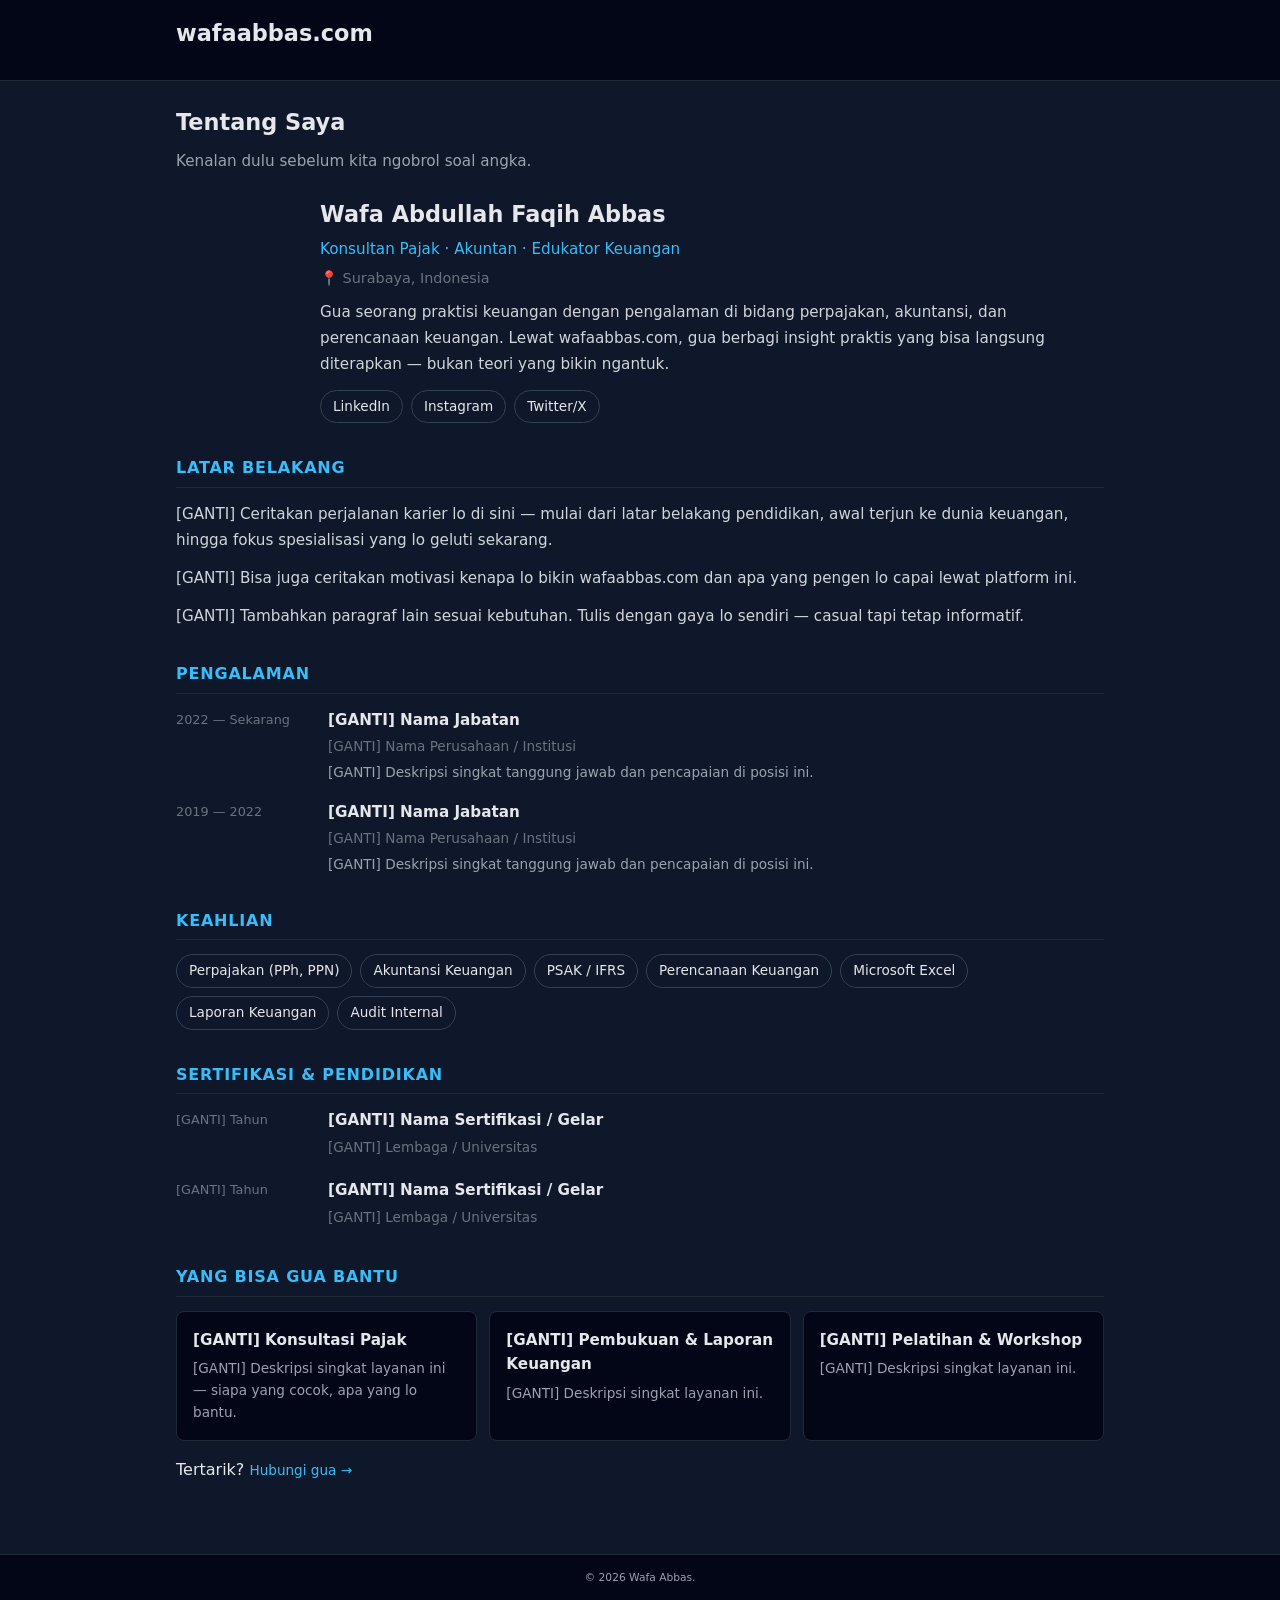
==== about.html @ 5748684f "feat: tambah halaman about dan contact - about.html: profil lengkap dengan bio, pengalaman, keahlian" ====
<!DOCTYPE html>
<html lang="id">
<head>
  <meta charset="UTF-8" />
  <meta name="viewport" content="width=device-width, initial-scale=1.0" />
  <title>Tentang | wafaabbas.com</title>
  <meta name="description" content="Profil Wafa Abbas — konsultan pajak, akuntan, dan edukator keuangan di Indonesia." />
  <link rel="stylesheet" href="assets/css/main.css" />
  <script src="https://unpkg.com/@supabase/supabase-js@2"></script>
</head>
<body>
  <header class="site-header">
    <div class="container">
      <h1 class="site-title">wafaabbas.com</h1>
      <nav id="site-navbar" class="site-nav"></nav>
    </div>
  </header>

  <main class="container">

    <section class="hero">
      <h2>Tentang Saya</h2>
      <p class="muted">Kenalan dulu sebelum kita ngobrol soal angka.</p>
    </section>

    <!-- Profil utama -->
    <section class="about-profile">
      <div class="about-avatar">
        <!-- GANTI: ganti src dengan URL foto profil lo -->
        <img
          src="assets/img/avatar-placeholder.png"
          alt="Foto Wafa Abbas"
          class="about-avatar-img"
          onerror="this.style.display='none'"
        />
      </div>

      <div class="about-intro">
        <!-- GANTI: nama lengkap -->
        <h2 class="about-name">Wafa Abdullah Faqih Abbas</h2>
        <!-- GANTI: tagline singkat -->
        <p class="about-tagline">Konsultan Pajak · Akuntan · Edukator Keuangan</p>
        <!-- GANTI: lokasi -->
        <p class="muted">📍 Surabaya, Indonesia</p>

        <!-- GANTI: bio singkat (2-3 kalimat) -->
        <p class="about-bio">
          Gua seorang praktisi keuangan dengan pengalaman di bidang perpajakan,
          akuntansi, dan perencanaan keuangan. Lewat wafaabbas.com, gua berbagi
          insight praktis yang bisa langsung diterapkan — bukan teori yang
          bikin ngantuk.
        </p>

        <div class="about-social">
          <!-- GANTI: isi href dengan link profil lo yang sebenarnya -->
          <a href="https://linkedin.com/in/GANTI_USERNAME" class="about-social-link" target="_blank" rel="noopener">LinkedIn</a>
          <a href="https://instagram.com/GANTI_USERNAME" class="about-social-link" target="_blank" rel="noopener">Instagram</a>
          <a href="https://twitter.com/GANTI_USERNAME" class="about-social-link" target="_blank" rel="noopener">Twitter/X</a>
          <!-- Tambah atau hapus link sesuai kebutuhan -->
        </div>
      </div>
    </section>

    <!-- Bio panjang -->
    <section class="about-section">
      <h3 class="about-section-title">Latar Belakang</h3>
      <!-- GANTI: isi dengan bio panjang lo -->
      <div class="about-content">
        <p>
          [GANTI] Ceritakan perjalanan karier lo di sini — mulai dari latar
          belakang pendidikan, awal terjun ke dunia keuangan, hingga fokus
          spesialisasi yang lo geluti sekarang.
        </p>
        <p>
          [GANTI] Bisa juga ceritakan motivasi kenapa lo bikin wafaabbas.com
          dan apa yang pengen lo capai lewat platform ini.
        </p>
        <p>
          [GANTI] Tambahkan paragraf lain sesuai kebutuhan. Tulis dengan gaya
          lo sendiri — casual tapi tetap informatif.
        </p>
      </div>
    </section>

    <!-- Pengalaman -->
    <section class="about-section">
      <h3 class="about-section-title">Pengalaman</h3>
      <div class="about-timeline">

        <!-- GANTI: isi dengan pengalaman kerja lo. Duplikasi blok ini sesuai kebutuhan. -->
        <div class="about-timeline-item">
          <div class="about-timeline-period">2022 — Sekarang</div>
          <div class="about-timeline-body">
            <strong>[GANTI] Nama Jabatan</strong>
            <span class="muted">[GANTI] Nama Perusahaan / Institusi</span>
            <p>[GANTI] Deskripsi singkat tanggung jawab dan pencapaian di posisi ini.</p>
          </div>
        </div>

        <div class="about-timeline-item">
          <div class="about-timeline-period">2019 — 2022</div>
          <div class="about-timeline-body">
            <strong>[GANTI] Nama Jabatan</strong>
            <span class="muted">[GANTI] Nama Perusahaan / Institusi</span>
            <p>[GANTI] Deskripsi singkat tanggung jawab dan pencapaian di posisi ini.</p>
          </div>
        </div>

        <!-- Tambah item lagi di sini kalau perlu -->

      </div>
    </section>

    <!-- Keahlian -->
    <section class="about-section">
      <h3 class="about-section-title">Keahlian</h3>
      <div class="about-skills">
        <!-- GANTI: sesuaikan dengan keahlian lo -->
        <span class="about-skill-chip">Perpajakan (PPh, PPN)</span>
        <span class="about-skill-chip">Akuntansi Keuangan</span>
        <span class="about-skill-chip">PSAK / IFRS</span>
        <span class="about-skill-chip">Perencanaan Keuangan</span>
        <span class="about-skill-chip">Microsoft Excel</span>
        <span class="about-skill-chip">Laporan Keuangan</span>
        <span class="about-skill-chip">Audit Internal</span>
        <!-- Tambah atau hapus chip sesuai kebutuhan -->
      </div>
    </section>

    <!-- Sertifikasi -->
    <section class="about-section">
      <h3 class="about-section-title">Sertifikasi & Pendidikan</h3>
      <div class="about-timeline">

        <!-- GANTI: isi dengan sertifikasi dan pendidikan lo -->
        <div class="about-timeline-item">
          <div class="about-timeline-period">[GANTI] Tahun</div>
          <div class="about-timeline-body">
            <strong>[GANTI] Nama Sertifikasi / Gelar</strong>
            <span class="muted">[GANTI] Lembaga / Universitas</span>
          </div>
        </div>

        <div class="about-timeline-item">
          <div class="about-timeline-period">[GANTI] Tahun</div>
          <div class="about-timeline-body">
            <strong>[GANTI] Nama Sertifikasi / Gelar</strong>
            <span class="muted">[GANTI] Lembaga / Universitas</span>
          </div>
        </div>

        <!-- Tambah item lagi di sini kalau perlu -->

      </div>
    </section>

    <!-- Portofolio / Layanan -->
    <section class="about-section">
      <h3 class="about-section-title">Yang Bisa Gua Bantu</h3>
      <div class="about-services">

        <!-- GANTI: sesuaikan dengan layanan yang lo tawarkan -->
        <div class="about-service-card">
          <h4>[GANTI] Konsultasi Pajak</h4>
          <p>[GANTI] Deskripsi singkat layanan ini — siapa yang cocok, apa yang lo bantu.</p>
        </div>

        <div class="about-service-card">
          <h4>[GANTI] Pembukuan & Laporan Keuangan</h4>
          <p>[GANTI] Deskripsi singkat layanan ini.</p>
        </div>

        <div class="about-service-card">
          <h4>[GANTI] Pelatihan & Workshop</h4>
          <p>[GANTI] Deskripsi singkat layanan ini.</p>
        </div>

        <!-- Tambah card lagi di sini kalau perlu -->

      </div>

      <p style="margin-top: 16px;">
        Tertarik? <a href="contact.html" class="link-small">Hubungi gua →</a>
      </p>
    </section>

  </main>

  <footer class="site-footer">
    <div class="container">
      <small>&copy; <span id="year"></span> Wafa Abbas.</small>
    </div>
  </footer>

  <script>
    document.getElementById("year").textContent = new Date().getFullYear();
  </script>
  <script src="services/supabase.js"></script>
  <script src="components/navbar.js"></script>
</body>
</html>
---- assets/css/main.css ----
/* Layout dasar */
* {
  box-sizing: border-box;
  margin: 0;
  padding: 0;
}

body {
  font-family: system-ui, -apple-system, BlinkMacSystemFont, "Segoe UI", sans-serif;
  line-height: 1.6;
  background: #0f172a;
  color: #e5e7eb;
}

a {
  color: inherit;
  text-decoration: none;
}

.container {
  max-width: 960px;
  margin: 0 auto;
  padding: 0 16px;
}

/* Header & nav */
.site-header {
  border-bottom: 1px solid #1f2937;
  padding: 16px 0;
  background: #020617;
}

.site-title {
  font-size: 1.4rem;
  font-weight: 700;
}

.site-tagline {
  font-size: 0.9rem;
  color: #9ca3af;
  margin-top: 4px;
}

.site-nav {
  margin-top: 12px;
  display: flex;
  flex-wrap: wrap;
  gap: 12px;
  font-size: 0.9rem;
}

.site-nav a {
  padding: 6px 10px;
  border-radius: 999px;
  border: 1px solid transparent;
}

.site-nav a:hover {
  border-color: #4b5563;
  background: #020617;
}

/* Konten */
main.container {
  padding: 24px 16px 40px;
}

.hero h2 {
  font-size: 1.4rem;
  margin-bottom: 8px;
}

.hero p {
  color: #9ca3af;
  font-size: 0.95rem;
}

/* Artikel list */
.articles {
  margin-top: 24px;
}

.section-header {
  display: flex;
  justify-content: space-between;
  align-items: baseline;
  margin-bottom: 12px;
}

.section-header h2 {
  font-size: 1.1rem;
}

.link-small {
  font-size: 0.85rem;
  color: #38bdf8;
}

.article-list {
  display: flex;
  flex-direction: column;
  gap: 12px;
}

.article-card {
  padding: 12px 14px;
  border-radius: 8px;
  border: 1px solid #1f2937;
  background: #020617;
}

.article-card h3 {
  font-size: 1rem;
  margin-bottom: 4px;
}

.article-card p {
  font-size: 0.9rem;
  color: #9ca3af;
}

.article-meta {
  margin-top: 6px;
  font-size: 0.8rem;
  color: #6b7280;
}

/* Thumbnail di article card (list) */
.article-card-thumbnail {
  display: block;
  width: 100%;
  max-height: 220px;
  object-fit: cover;
  border-radius: 6px;
  border: 1px solid #1f2937;
  background: #0f172a;
  margin-bottom: 10px;
}

/* Detail artikel */
.article-detail {
  margin-top: 24px;
}

.article-detail h2 {
  margin-bottom: 6px;
}

.article-detail #detail-content {
  margin-top: 12px;
  font-size: 0.95rem;
}

/* Thumbnail di halaman detail artikel */
.detail-thumbnail {
  display: block;
  width: 100%;
  max-height: 360px;
  object-fit: cover;
  border-radius: 8px;
  border: 1px solid #1f2937;
  background: #0f172a;
  margin-bottom: 16px;
}

/* Footer */
.site-footer {
  border-top: 1px solid #1f2937;
  padding: 12px 0 18px;
  background: #020617;
  font-size: 0.8rem;
  color: #9ca3af;
  text-align: center;
}

/* Utility */
.muted {
  color: #6b7280;
  font-size: 0.9rem;
  margin-top: 4px;
}

@media (max-width: 600px) {
  .site-header {
    padding-bottom: 12px;
  }

  main.container {
    padding-inline: 12px;
  }

  .article-card-thumbnail {
    max-height: 180px;
  }

  .detail-thumbnail {
    max-height: 220px;
  }
}

/* ============================================================
   Halaman kategori publik
   ============================================================ */

/* Breadcrumb */
.category-breadcrumb {
  display: flex;
  align-items: center;
  flex-wrap: wrap;
  gap: 6px;
  margin-top: 16px;
  margin-bottom: 4px;
  font-size: 0.85rem;
  color: #9ca3af;
}

.category-breadcrumb a {
  color: #38bdf8;
}

.category-breadcrumb a:hover {
  text-decoration: underline;
}

.category-breadcrumb-sep {
  color: #4b5563;
}

.category-breadcrumb-current {
  color: #e5e7eb;
}

/* Chip sub-kategori */
.category-chip-list {
  display: flex;
  flex-wrap: wrap;
  gap: 8px;
  margin-top: 8px;
  margin-bottom: 24px;
}

.category-chip {
  display: inline-block;
  padding: 6px 14px;
  border: 1px solid #334155;
  border-radius: 999px;
  background: #0f172a;
  color: #e5e7eb;
  font-size: 0.85rem;
  transition: border-color 0.15s, background 0.15s;
}

.category-chip:hover {
  border-color: #38bdf8;
  background: #1e293b;
  color: #38bdf8;
}

/* Section title di halaman kategori */
.section-title {
  font-size: 1.1rem;
}

/* ============================================================
   Dynamic navbar (components/navbar.js)
   ============================================================ */

.nav-list {
  list-style: none;
  display: flex;
  flex-wrap: wrap;
  gap: 4px;
  margin: 0;
  padding: 0;
}

.nav-item {
  position: relative;
}

.nav-link {
  display: inline-flex;
  align-items: center;
  gap: 4px;
  padding: 6px 10px;
  border-radius: 999px;
  border: 1px solid transparent;
  background: none;
  color: #e5e7eb;
  font-size: 0.9rem;
  cursor: pointer;
  white-space: nowrap;
}

.nav-link:hover {
  border-color: #4b5563;
  background: #020617;
}

.nav-dropdown-caret {
  font-size: 0.7rem;
  opacity: 0.7;
}

.nav-dropdown {
  position: absolute;
  top: calc(100% + 4px);
  left: 0;
  min-width: 180px;
  padding: 4px 0;
  border: 1px solid #1f2937;
  border-radius: 8px;
  background: #020617;
  list-style: none;
  margin: 0;
  z-index: 100;
  box-shadow: 0 4px 16px rgba(0, 0, 0, 0.4);
}

.nav-dropdown-link {
  display: block;
  padding: 8px 16px;
  color: #e5e7eb;
  font-size: 0.9rem;
  white-space: nowrap;
}

.nav-dropdown-link:hover {
  background: #1e293b;
  color: #38bdf8;
}

@media (max-width: 600px) {
  .nav-list {
    flex-direction: column;
    gap: 2px;
  }

  .nav-dropdown {
    position: static;
    box-shadow: none;
    border: none;
    border-left: 2px solid #334155;
    border-radius: 0;
    margin-left: 12px;
  }
}

/* ============================================================
   About page
   ============================================================ */

.about-profile {
  display: grid;
  grid-template-columns: 120px 1fr;
  gap: 24px;
  align-items: start;
  margin: 24px 0 32px;
}

.about-avatar-img {
  width: 120px;
  height: 120px;
  border-radius: 50%;
  object-fit: cover;
  border: 2px solid #1f2937;
  background: #0f172a;
}

.about-name {
  font-size: 1.4rem;
  margin-bottom: 4px;
}

.about-tagline {
  color: #38bdf8;
  font-size: 0.95rem;
  margin-bottom: 6px;
}

.about-bio {
  margin-top: 10px;
  font-size: 0.95rem;
  color: #d1d5db;
  line-height: 1.7;
}

.about-social {
  display: flex;
  flex-wrap: wrap;
  gap: 8px;
  margin-top: 12px;
}

.about-social-link {
  display: inline-block;
  padding: 5px 12px;
  border: 1px solid #334155;
  border-radius: 999px;
  font-size: 0.85rem;
  color: #e5e7eb;
}

.about-social-link:hover {
  border-color: #38bdf8;
  color: #38bdf8;
}

.about-section {
  margin-bottom: 32px;
}

.about-section-title {
  font-size: 1rem;
  font-weight: 700;
  color: #38bdf8;
  text-transform: uppercase;
  letter-spacing: 0.05em;
  margin-bottom: 14px;
  padding-bottom: 6px;
  border-bottom: 1px solid #1f2937;
}

.about-content p {
  margin-bottom: 12px;
  font-size: 0.95rem;
  color: #d1d5db;
  line-height: 1.7;
}

.about-timeline {
  display: flex;
  flex-direction: column;
  gap: 16px;
}

.about-timeline-item {
  display: grid;
  grid-template-columns: 140px 1fr;
  gap: 12px;
}

.about-timeline-period {
  font-size: 0.8rem;
  color: #6b7280;
  padding-top: 2px;
  flex-shrink: 0;
}

.about-timeline-body strong {
  display: block;
  font-size: 0.95rem;
  margin-bottom: 2px;
}

.about-timeline-body span {
  display: block;
  font-size: 0.85rem;
  margin-bottom: 4px;
}

.about-timeline-body p {
  font-size: 0.85rem;
  color: #9ca3af;
  margin: 0;
}

.about-skills {
  display: flex;
  flex-wrap: wrap;
  gap: 8px;
}

.about-skill-chip {
  display: inline-block;
  padding: 5px 12px;
  border: 1px solid #334155;
  border-radius: 999px;
  font-size: 0.85rem;
  color: #e5e7eb;
  background: #0f172a;
}

.about-services {
  display: grid;
  grid-template-columns: repeat(auto-fit, minmax(220px, 1fr));
  gap: 12px;
}

.about-service-card {
  padding: 16px;
  border: 1px solid #1f2937;
  border-radius: 8px;
  background: #020617;
}

.about-service-card h4 {
  font-size: 0.95rem;
  margin-bottom: 6px;
  color: #e5e7eb;
}

.about-service-card p {
  font-size: 0.85rem;
  color: #9ca3af;
  margin: 0;
}

@media (max-width: 600px) {
  .about-profile {
    grid-template-columns: 1fr;
  }

  .about-timeline-item {
    grid-template-columns: 1fr;
    gap: 4px;
  }
}

/* ============================================================
   Contact page
   ============================================================ */

.contact-layout {
  display: grid;
  grid-template-columns: 280px 1fr;
  gap: 32px;
  align-items: start;
  margin-top: 24px;
}

.contact-item {
  display: flex;
  flex-direction: column;
  gap: 2px;
  margin-bottom: 16px;
}

.contact-label {
  font-size: 0.8rem;
  color: #6b7280;
  text-transform: uppercase;
  letter-spacing: 0.05em;
}

.contact-value {
  font-size: 0.95rem;
  color: #38bdf8;
}

.contact-value:hover {
  text-decoration: underline;
}

.contact-note {
  margin-top: 20px;
  padding-top: 16px;
  border-top: 1px solid #1f2937;
}

.contact-field {
  display: flex;
  flex-direction: column;
  gap: 6px;
  margin-bottom: 14px;
}

.contact-field label {
  font-size: 0.9rem;
  font-weight: 600;
  color: #cbd5e1;
}

.contact-field input,
.contact-field select,
.contact-field textarea {
  padding: 10px 12px;
  border: 1px solid #334155;
  border-radius: 8px;
  background: #0f172a;
  color: #e5e7eb;
  font: inherit;
  outline: none;
}

.contact-field input:focus,
.contact-field select:focus,
.contact-field textarea:focus {
  border-color: #38bdf8;
}

.contact-field textarea {
  resize: vertical;
}

.contact-form-message {
  min-height: 20px;
  font-size: 0.9rem;
  margin-bottom: 10px;
  color: #9ca3af;
}

.contact-form-message[data-type="error"] { color: #fca5a5; }
.contact-form-message[data-type="success"] { color: #86efac; }

.contact-submit-button {
  display: inline-flex;
  align-items: center;
  justify-content: center;
  min-height: 40px;
  padding: 8px 24px;
  border: none;
  border-radius: 8px;
  background: #38bdf8;
  color: #082f49;
  font: inherit;
  font-weight: 700;
  cursor: pointer;
}

.contact-submit-button:disabled {
  opacity: 0.65;
  cursor: not-allowed;
}

.contact-success {
  padding: 24px;
  border: 1px solid #1f2937;
  border-radius: 8px;
  background: #020617;
}

.contact-success p:first-child {
  font-size: 1.1rem;
  font-weight: 700;
  color: #86efac;
  margin-bottom: 8px;
}

@media (max-width: 600px) {
  .contact-layout {
    grid-template-columns: 1fr;
  }
}
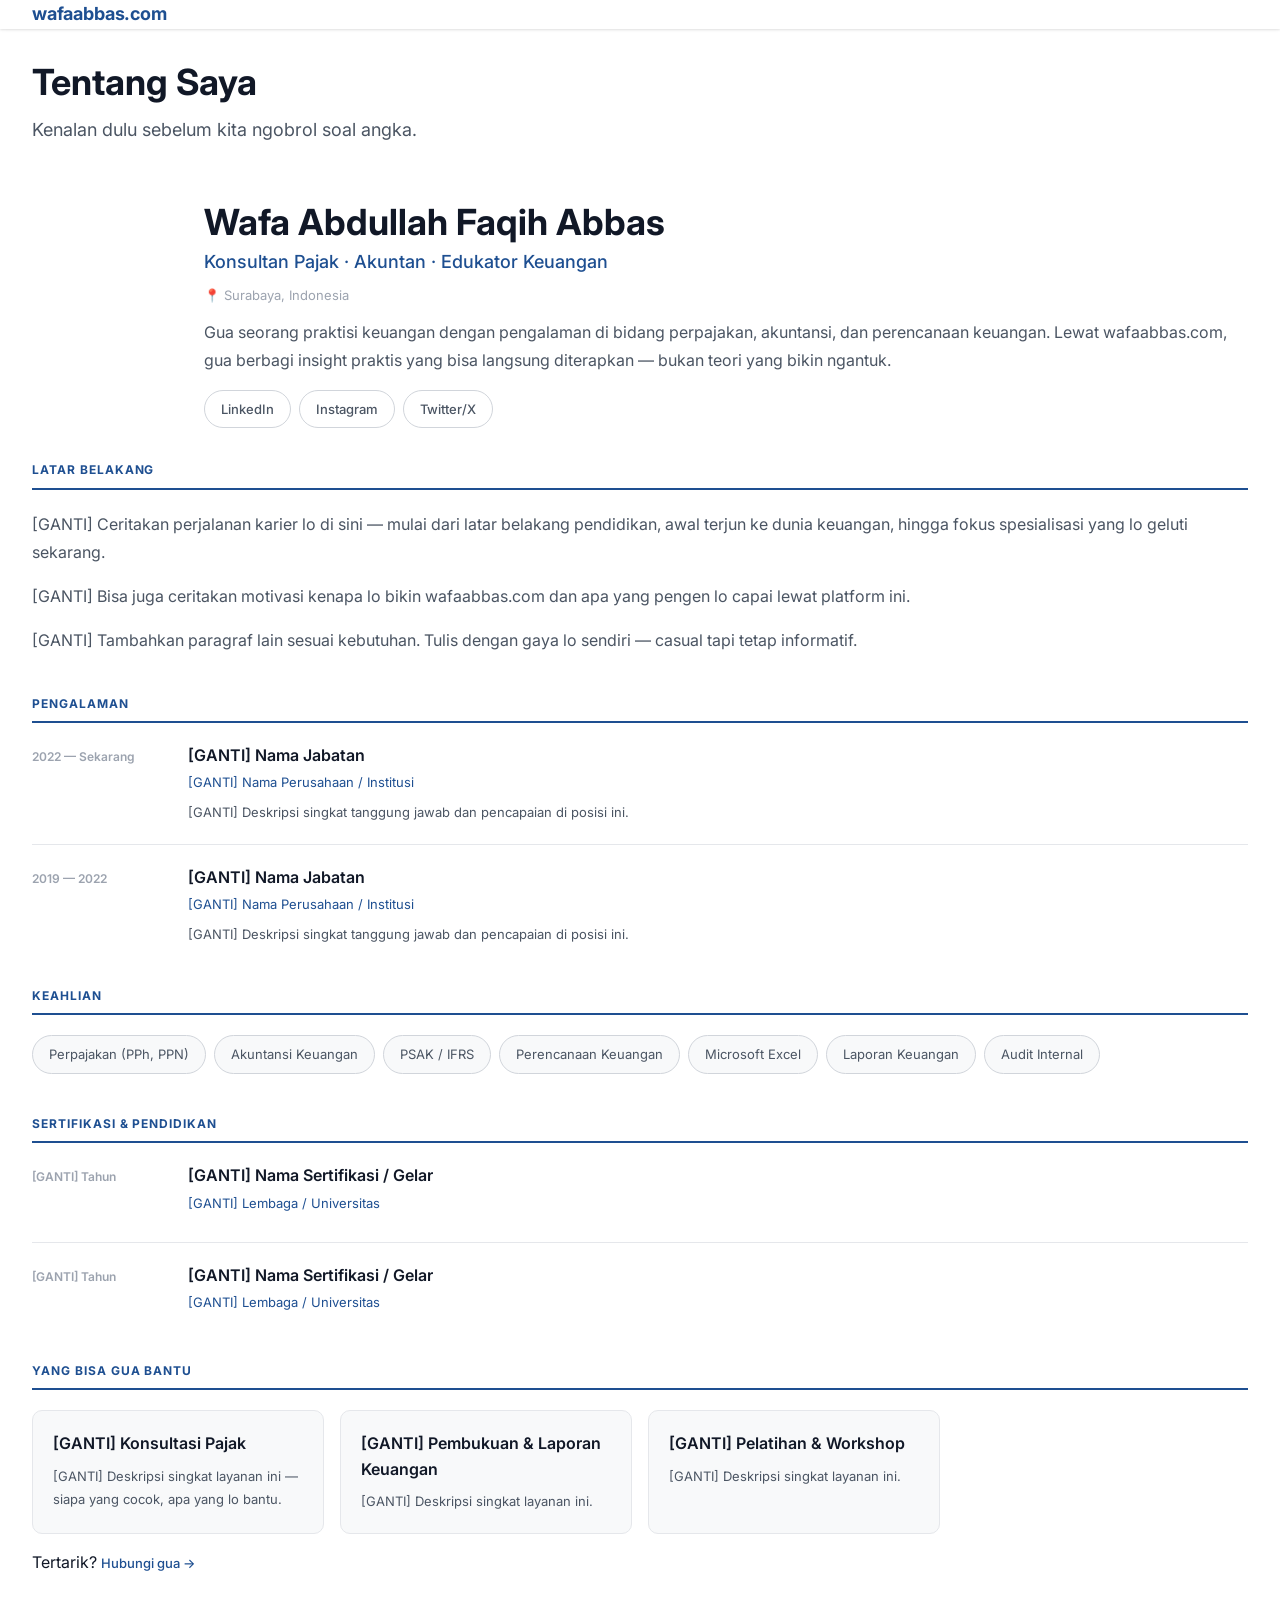
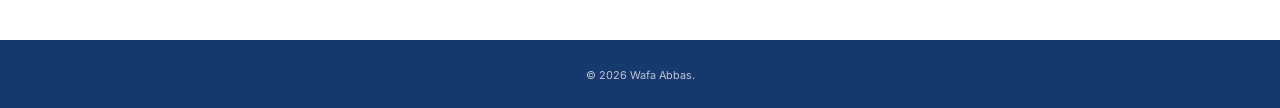
==== commit 72992057: "feat: design system v2 - light theme, Inter font, fluid typography, font size toggle" ====
--- a/about.html
+++ b/about.html
@@ -196,6 +196,8 @@
     document.getElementById("year").textContent = new Date().getFullYear();
   </script>
   <script src="services/supabase.js"></script>
+  <script src="components/translate.js"></script>
   <script src="components/navbar.js"></script>
+  <script src="components/font-size-toggle.js"></script>
 </body>
 </html>
--- a/assets/css/main.css
+++ b/assets/css/main.css
@@ -1,15 +1,151 @@
-/* Layout dasar */
-* {
+/* ============================================================
+   wafaabbas.com — Design System v2
+   Light theme, Inter font, 8px spacing, 1340px max-width
+   Fluid typography via clamp() untuk semua device
+   ============================================================ */
+
+/* ------------------------------------------------------------
+   Google Fonts — Inter
+   ------------------------------------------------------------ */
+@import url('https://fonts.googleapis.com/css2?family=Inter:wght@400;500;600;700;800&display=swap');
+
+/* ------------------------------------------------------------
+   CSS Custom Properties — Design Tokens
+   ------------------------------------------------------------ */
+:root {
+  /* Color — Primary */
+  --color-primary:        #1E4F91;
+  --color-primary-dark:   #163a6e;
+  --color-primary-light:  #2563b0;
+  --color-primary-50:     #eff4fb;
+  --color-primary-100:    #dce8f5;
+
+  /* Color — Accent */
+  --color-accent:         #e05c1a;
+  --color-accent-light:   #f97316;
+  --color-accent-50:      #fff4ed;
+
+  /* Color — Surface */
+  --color-bg:             #ffffff;
+  --color-bg-subtle:      #f8f9fa;
+  --color-bg-muted:       #f1f3f5;
+  --color-surface:        #ffffff;
+  --color-surface-raised: #ffffff;
+
+  /* Color — Border */
+  --color-border:         #e5e7eb;
+  --color-border-strong:  #d1d5db;
+
+  /* Color — Text */
+  --color-text:           #111827;
+  --color-text-secondary: #4b5563;
+  --color-text-muted:     #9ca3af;
+  --color-text-inverse:   #ffffff;
+
+  /* Color — Semantic */
+  --color-success:        #16a34a;
+  --color-error:          #dc2626;
+  --color-warning:        #d97706;
+
+  /* Typography — Font */
+  --font-body:    'Inter', -apple-system, BlinkMacSystemFont, 'Segoe UI', sans-serif;
+  --font-display: 'Inter', -apple-system, BlinkMacSystemFont, 'Segoe UI', sans-serif;
+
+  /* Typography — Scale (fluid via clamp)
+     Format: clamp(min, preferred, max)
+     Scales smoothly dari 375px → 1440px viewport */
+  --text-xs:   clamp(0.6875rem, 0.65rem + 0.18vw, 0.75rem);    /* 11–12px */
+  --text-sm:   clamp(0.75rem,   0.72rem + 0.22vw, 0.8125rem);  /* 12–13px */
+  --text-base: clamp(0.875rem,  0.84rem + 0.26vw, 1rem);       /* 14–16px */
+  --text-md:   clamp(1rem,      0.95rem + 0.35vw, 1.125rem);   /* 16–18px */
+  --text-lg:   clamp(1.125rem,  1.05rem + 0.5vw,  1.25rem);    /* 18–20px */
+  --text-xl:   clamp(1.25rem,   1.1rem  + 0.7vw,  1.5rem);     /* 20–24px */
+  --text-2xl:  clamp(1.375rem,  1.2rem  + 0.9vw,  1.875rem);   /* 22–30px */
+  --text-3xl:  clamp(1.5rem,    1.25rem + 1.5vw,  2.25rem);    /* 24–36px */
+  --text-4xl:  clamp(1.75rem,   1.4rem  + 2vw,    2.625rem);   /* 28–42px */
+  --text-hero: clamp(2rem,      1.6rem  + 2.5vw,  3rem);       /* 32–48px */
+
+  /* Typography — Weight */
+  --weight-normal:   400;
+  --weight-medium:   500;
+  --weight-semibold: 600;
+  --weight-bold:     700;
+  --weight-extrabold:800;
+
+  /* Typography — Line Height */
+  --leading-tight:  1.2;
+  --leading-snug:   1.4;
+  --leading-normal: 1.6;
+  --leading-relaxed:1.75;
+
+  /* Spacing — 8px base system */
+  --space-1:  0.25rem;  /* 4px  */
+  --space-2:  0.5rem;   /* 8px  */
+  --space-3:  0.75rem;  /* 12px */
+  --space-4:  1rem;     /* 16px */
+  --space-5:  1.25rem;  /* 20px */
+  --space-6:  1.5rem;   /* 24px */
+  --space-8:  2rem;     /* 32px */
+  --space-10: 2.5rem;   /* 40px */
+  --space-12: 3rem;     /* 48px */
+  --space-16: 4rem;     /* 64px */
+  --space-20: 5rem;     /* 80px */
+  --space-24: 6rem;     /* 96px */
+
+  /* Border Radius */
+  --radius-sm:   6px;
+  --radius-md:   10px;
+  --radius-lg:   14px;
+  --radius-xl:   20px;
+  --radius-full: 9999px;
+
+  /* Shadow */
+  --shadow-sm:  0 1px 3px rgba(0,0,0,0.08), 0 1px 2px rgba(0,0,0,0.06);
+  --shadow-md:  0 4px 12px rgba(0,0,0,0.08), 0 2px 6px rgba(0,0,0,0.05);
+  --shadow-lg:  0 10px 30px rgba(0,0,0,0.10), 0 4px 12px rgba(0,0,0,0.06);
+  --shadow-xl:  0 20px 50px rgba(0,0,0,0.12), 0 8px 20px rgba(0,0,0,0.07);
+
+  /* Transition */
+  --transition-fast:   150ms ease;
+  --transition-normal: 200ms ease;
+  --transition-slow:   300ms ease;
+
+  /* Layout */
+  --container-max:  1340px;
+  --container-pad:  clamp(1rem, 4vw, 2rem);
+  --sidebar-width:  300px;
+  --header-height:  112px; /* topbar 48px + navbar 64px */
+}
+
+/* ------------------------------------------------------------
+   Reset & Base
+   ------------------------------------------------------------ */
+*, *::before, *::after {
   box-sizing: border-box;
   margin: 0;
   padding: 0;
 }
 
+html {
+  scroll-behavior: smooth;
+  -webkit-text-size-adjust: 100%;
+  font-size: 16px;
+}
+
 body {
-  font-family: system-ui, -apple-system, BlinkMacSystemFont, "Segoe UI", sans-serif;
-  line-height: 1.6;
-  background: #0f172a;
-  color: #e5e7eb;
+  font-family: var(--font-body);
+  font-size: var(--text-base);
+  font-weight: var(--weight-normal);
+  line-height: var(--leading-normal);
+  color: var(--color-text);
+  background: var(--color-bg);
+  -webkit-font-smoothing: antialiased;
+  -moz-osx-font-smoothing: grayscale;
+}
+
+img, video, svg {
+  display: block;
+  max-width: 100%;
 }
 
 a {
@@ -17,628 +153,1305 @@
   text-decoration: none;
 }
 
+button {
+  font: inherit;
+  cursor: pointer;
+  border: none;
+  background: none;
+}
+
+input, textarea, select {
+  font: inherit;
+}
+
+ul, ol {
+  list-style: none;
+}
+
+/* ------------------------------------------------------------
+   Layout — Container & Grid
+   ------------------------------------------------------------ */
 .container {
-  max-width: 960px;
-  margin: 0 auto;
-  padding: 0 16px;
-}
-
-/* Header & nav */
+  width: 100%;
+  max-width: var(--container-max);
+  margin-inline: auto;
+  padding-inline: var(--container-pad);
+}
+
+.grid-12 {
+  display: grid;
+  grid-template-columns: repeat(12, 1fr);
+  gap: var(--space-6);
+}
+
+/* Content + Sidebar layout */
+.layout-content-sidebar {
+  display: grid;
+  grid-template-columns: 1fr var(--sidebar-width);
+  gap: var(--space-8);
+  align-items: start;
+}
+
+/* 70/30 Hero layout */
+.layout-hero {
+  display: grid;
+  grid-template-columns: 1fr 0.42fr;
+  gap: var(--space-4);
+}
+
+/* ------------------------------------------------------------
+   Typography — Utility Classes
+   ------------------------------------------------------------ */
+.text-xs      { font-size: var(--text-xs); }
+.text-sm      { font-size: var(--text-sm); }
+.text-base    { font-size: var(--text-base); }
+.text-md      { font-size: var(--text-md); }
+.text-lg      { font-size: var(--text-lg); }
+.text-xl      { font-size: var(--text-xl); }
+.text-2xl     { font-size: var(--text-2xl); }
+.text-3xl     { font-size: var(--text-3xl); }
+.text-4xl     { font-size: var(--text-4xl); }
+.text-hero    { font-size: var(--text-hero); }
+
+.font-normal   { font-weight: var(--weight-normal); }
+.font-medium   { font-weight: var(--weight-medium); }
+.font-semibold { font-weight: var(--weight-semibold); }
+.font-bold     { font-weight: var(--weight-bold); }
+
+.text-primary   { color: var(--color-primary); }
+.text-secondary { color: var(--color-text-secondary); }
+.text-muted     { color: var(--color-text-muted); }
+.text-accent    { color: var(--color-accent); }
+.text-inverse   { color: var(--color-text-inverse); }
+
+.leading-tight   { line-height: var(--leading-tight); }
+.leading-snug    { line-height: var(--leading-snug); }
+.leading-relaxed { line-height: var(--leading-relaxed); }
+
+/* ------------------------------------------------------------
+   Header — Two-level sticky
+   ------------------------------------------------------------ */
 .site-header {
-  border-bottom: 1px solid #1f2937;
-  padding: 16px 0;
-  background: #020617;
+  position: sticky;
+  top: 0;
+  z-index: 200;
+  background: var(--color-bg);
+  box-shadow: var(--shadow-sm);
+}
+
+/* Top bar */
+.site-topbar {
+  background: var(--color-bg);
+  border-bottom: 1px solid var(--color-border);
+  height: 48px;
+  display: flex;
+  align-items: center;
+}
+
+.site-topbar .container {
+  display: flex;
+  align-items: center;
+  justify-content: space-between;
+  gap: var(--space-4);
+}
+
+.site-brand {
+  display: flex;
+  align-items: center;
+  gap: var(--space-3);
+}
+
+.site-logo {
+  width: 32px;
+  height: 32px;
+  border-radius: var(--radius-sm);
+  background: var(--color-primary);
+  display: grid;
+  place-items: center;
+  font-size: var(--text-sm);
+  font-weight: var(--weight-extrabold);
+  color: var(--color-text-inverse);
+  flex-shrink: 0;
+}
+
+.site-brand-text {
+  display: flex;
+  flex-direction: column;
+  line-height: 1.2;
 }
 
 .site-title {
-  font-size: 1.4rem;
-  font-weight: 700;
+  font-size: var(--text-md);
+  font-weight: var(--weight-bold);
+  color: var(--color-primary);
+  letter-spacing: -0.01em;
 }
 
 .site-tagline {
-  font-size: 0.9rem;
-  color: #9ca3af;
-  margin-top: 4px;
-}
-
-.site-nav {
-  margin-top: 12px;
-  display: flex;
-  flex-wrap: wrap;
-  gap: 12px;
-  font-size: 0.9rem;
-}
-
-.site-nav a {
-  padding: 6px 10px;
-  border-radius: 999px;
-  border: 1px solid transparent;
-}
-
-.site-nav a:hover {
-  border-color: #4b5563;
-  background: #020617;
-}
-
-/* Konten */
-main.container {
-  padding: 24px 16px 40px;
-}
-
-.hero h2 {
-  font-size: 1.4rem;
-  margin-bottom: 8px;
-}
-
-.hero p {
-  color: #9ca3af;
-  font-size: 0.95rem;
-}
-
-/* Artikel list */
-.articles {
-  margin-top: 24px;
-}
-
-.section-header {
-  display: flex;
-  justify-content: space-between;
-  align-items: baseline;
-  margin-bottom: 12px;
-}
-
-.section-header h2 {
-  font-size: 1.1rem;
-}
-
-.link-small {
-  font-size: 0.85rem;
-  color: #38bdf8;
-}
-
-.article-list {
-  display: flex;
-  flex-direction: column;
-  gap: 12px;
-}
-
-.article-card {
-  padding: 12px 14px;
-  border-radius: 8px;
-  border: 1px solid #1f2937;
-  background: #020617;
-}
-
-.article-card h3 {
-  font-size: 1rem;
-  margin-bottom: 4px;
-}
-
-.article-card p {
-  font-size: 0.9rem;
-  color: #9ca3af;
-}
-
-.article-meta {
-  margin-top: 6px;
-  font-size: 0.8rem;
-  color: #6b7280;
-}
-
-/* Thumbnail di article card (list) */
-.article-card-thumbnail {
-  display: block;
+  font-size: var(--text-xs);
+  color: var(--color-text-muted);
+  font-weight: var(--weight-normal);
+}
+
+.site-topbar-actions {
+  display: flex;
+  align-items: center;
+  gap: var(--space-3);
+}
+
+.btn-login {
+  display: inline-flex;
+  align-items: center;
+  padding: var(--space-1) var(--space-4);
+  border: 1.5px solid var(--color-primary);
+  border-radius: var(--radius-full);
+  font-size: var(--text-sm);
+  font-weight: var(--weight-semibold);
+  color: var(--color-primary);
+  transition: background var(--transition-fast), color var(--transition-fast);
+}
+
+.btn-login:hover {
+  background: var(--color-primary);
+  color: var(--color-text-inverse);
+}
+
+/* Nav bar */
+.site-navbar {
+  background: var(--color-primary);
+  height: 48px;
+  display: flex;
+  align-items: center;
+}
+
+.site-navbar .container {
+  display: flex;
+  align-items: center;
+  height: 100%;
+}
+
+/* ------------------------------------------------------------
+   Navigation — Dynamic navbar override
+   ------------------------------------------------------------ */
+#site-navbar {
   width: 100%;
-  max-height: 220px;
-  object-fit: cover;
-  border-radius: 6px;
-  border: 1px solid #1f2937;
-  background: #0f172a;
-  margin-bottom: 10px;
-}
-
-/* Detail artikel */
-.article-detail {
-  margin-top: 24px;
-}
-
-.article-detail h2 {
-  margin-bottom: 6px;
-}
-
-.article-detail #detail-content {
-  margin-top: 12px;
-  font-size: 0.95rem;
-}
-
-/* Thumbnail di halaman detail artikel */
-.detail-thumbnail {
-  display: block;
-  width: 100%;
-  max-height: 360px;
-  object-fit: cover;
-  border-radius: 8px;
-  border: 1px solid #1f2937;
-  background: #0f172a;
-  margin-bottom: 16px;
-}
-
-/* Footer */
-.site-footer {
-  border-top: 1px solid #1f2937;
-  padding: 12px 0 18px;
-  background: #020617;
-  font-size: 0.8rem;
-  color: #9ca3af;
-  text-align: center;
-}
-
-/* Utility */
-.muted {
-  color: #6b7280;
-  font-size: 0.9rem;
-  margin-top: 4px;
-}
-
-@media (max-width: 600px) {
-  .site-header {
-    padding-bottom: 12px;
-  }
-
-  main.container {
-    padding-inline: 12px;
-  }
-
-  .article-card-thumbnail {
-    max-height: 180px;
-  }
-
-  .detail-thumbnail {
-    max-height: 220px;
-  }
-}
-
-/* ============================================================
-   Halaman kategori publik
-   ============================================================ */
-
-/* Breadcrumb */
-.category-breadcrumb {
-  display: flex;
-  align-items: center;
-  flex-wrap: wrap;
-  gap: 6px;
-  margin-top: 16px;
-  margin-bottom: 4px;
-  font-size: 0.85rem;
-  color: #9ca3af;
-}
-
-.category-breadcrumb a {
-  color: #38bdf8;
-}
-
-.category-breadcrumb a:hover {
-  text-decoration: underline;
-}
-
-.category-breadcrumb-sep {
-  color: #4b5563;
-}
-
-.category-breadcrumb-current {
-  color: #e5e7eb;
-}
-
-/* Chip sub-kategori */
-.category-chip-list {
-  display: flex;
-  flex-wrap: wrap;
-  gap: 8px;
-  margin-top: 8px;
-  margin-bottom: 24px;
-}
-
-.category-chip {
-  display: inline-block;
-  padding: 6px 14px;
-  border: 1px solid #334155;
-  border-radius: 999px;
-  background: #0f172a;
-  color: #e5e7eb;
-  font-size: 0.85rem;
-  transition: border-color 0.15s, background 0.15s;
-}
-
-.category-chip:hover {
-  border-color: #38bdf8;
-  background: #1e293b;
-  color: #38bdf8;
-}
-
-/* Section title di halaman kategori */
-.section-title {
-  font-size: 1.1rem;
-}
-
-/* ============================================================
-   Dynamic navbar (components/navbar.js)
-   ============================================================ */
+}
 
 .nav-list {
   list-style: none;
   display: flex;
-  flex-wrap: wrap;
-  gap: 4px;
+  align-items: center;
+  gap: var(--space-1);
   margin: 0;
   padding: 0;
+  height: 100%;
 }
 
 .nav-item {
   position: relative;
+  height: 100%;
+  display: flex;
+  align-items: center;
 }
 
 .nav-link {
   display: inline-flex;
   align-items: center;
-  gap: 4px;
-  padding: 6px 10px;
-  border-radius: 999px;
-  border: 1px solid transparent;
-  background: none;
-  color: #e5e7eb;
-  font-size: 0.9rem;
+  gap: var(--space-1);
+  padding: var(--space-2) var(--space-3);
+  border-radius: var(--radius-sm);
+  font-size: var(--text-sm);
+  font-weight: var(--weight-medium);
+  color: rgba(255,255,255,0.9);
   cursor: pointer;
   white-space: nowrap;
+  transition: background var(--transition-fast), color var(--transition-fast);
+  border: none;
+  background: none;
+  height: 100%;
+  position: relative;
+}
+
+.nav-link::after {
+  content: '';
+  position: absolute;
+  bottom: 0;
+  left: 50%;
+  transform: translateX(-50%);
+  width: 0;
+  height: 2px;
+  background: #fff;
+  border-radius: var(--radius-full);
+  transition: width var(--transition-normal);
 }
 
 .nav-link:hover {
-  border-color: #4b5563;
-  background: #020617;
+  background: rgba(255,255,255,0.12);
+  color: #fff;
+}
+
+.nav-link:hover::after {
+  width: calc(100% - var(--space-6));
 }
 
 .nav-dropdown-caret {
-  font-size: 0.7rem;
+  font-size: 0.6rem;
   opacity: 0.7;
-}
-
+  transition: transform var(--transition-normal);
+}
+
+.nav-item--has-dropdown:hover .nav-dropdown-caret,
+.nav-item--has-dropdown [aria-expanded="true"] .nav-dropdown-caret {
+  transform: rotate(180deg);
+}
+
+/* Dropdown */
 .nav-dropdown {
   position: absolute;
-  top: calc(100% + 4px);
+  top: calc(100% + 6px);
   left: 0;
-  min-width: 180px;
-  padding: 4px 0;
-  border: 1px solid #1f2937;
-  border-radius: 8px;
-  background: #020617;
+  min-width: 200px;
+  padding: var(--space-2) 0;
+  border-radius: var(--radius-md);
+  background: var(--color-bg);
+  border: 1px solid var(--color-border);
+  box-shadow: var(--shadow-lg);
   list-style: none;
   margin: 0;
-  z-index: 100;
-  box-shadow: 0 4px 16px rgba(0, 0, 0, 0.4);
+  z-index: 300;
+  animation: dropdownIn var(--transition-normal) forwards;
+}
+
+@keyframes dropdownIn {
+  from { opacity: 0; transform: translateY(-6px); }
+  to   { opacity: 1; transform: translateY(0); }
 }
 
 .nav-dropdown-link {
+  display: flex;
+  align-items: center;
+  gap: var(--space-2);
+  padding: var(--space-2) var(--space-4);
+  font-size: var(--text-sm);
+  color: var(--color-text);
+  font-weight: var(--weight-medium);
+  white-space: nowrap;
+  transition: background var(--transition-fast), color var(--transition-fast);
+  border: none;
+  background: none;
+  width: 100%;
+  text-align: left;
+  cursor: pointer;
+}
+
+.nav-dropdown-link:hover {
+  background: var(--color-primary-50);
+  color: var(--color-primary);
+}
+
+/* Lang toggle di navbar */
+.nav-lang-item {
+  margin-left: auto;
+}
+
+.nav-lang-toggle {
+  display: inline-flex;
+  align-items: center;
+  justify-content: center;
+  padding: var(--space-1) var(--space-3);
+  border: 1.5px solid rgba(255,255,255,0.4);
+  border-radius: var(--radius-full);
+  background: transparent;
+  color: #fff;
+  font-size: var(--text-xs);
+  font-weight: var(--weight-bold);
+  font-family: inherit;
+  letter-spacing: 0.05em;
+  cursor: pointer;
+  transition: border-color var(--transition-fast), background var(--transition-fast);
+}
+
+.nav-lang-toggle:hover {
+  border-color: #fff;
+  background: rgba(255,255,255,0.15);
+}
+
+.nav-lang-toggle:disabled {
+  opacity: 0.5;
+  cursor: not-allowed;
+}
+
+/* ------------------------------------------------------------
+   Hero Section
+   ------------------------------------------------------------ */
+.site-hero {
+  padding: var(--space-8) 0;
+  background: var(--color-bg-subtle);
+}
+
+/* Generic hero (halaman dalam) */
+.hero {
+  padding: var(--space-8) 0 var(--space-6);
+}
+
+.hero h2 {
+  font-size: var(--text-3xl);
+  font-weight: var(--weight-bold);
+  color: var(--color-text);
+  line-height: var(--leading-tight);
+  margin-bottom: var(--space-3);
+}
+
+.hero p {
+  font-size: var(--text-md);
+  color: var(--color-text-secondary);
+  max-width: 640px;
+}
+
+/* Featured article card (hero) */
+.featured-card {
+  position: relative;
+  border-radius: var(--radius-lg);
+  overflow: hidden;
+  background: var(--color-bg-muted);
+  aspect-ratio: 16/9;
+  cursor: pointer;
+}
+
+.featured-card img {
+  width: 100%;
+  height: 100%;
+  object-fit: cover;
+  transition: transform 400ms ease;
+}
+
+.featured-card:hover img {
+  transform: scale(1.04);
+}
+
+.featured-card-overlay {
+  position: absolute;
+  inset: 0;
+  background: linear-gradient(to top, rgba(0,0,0,0.75) 0%, rgba(0,0,0,0.1) 50%, transparent 100%);
+}
+
+.featured-card-body {
+  position: absolute;
+  bottom: 0;
+  left: 0;
+  right: 0;
+  padding: var(--space-6);
+}
+
+.featured-card-title {
+  font-size: var(--text-xl);
+  font-weight: var(--weight-bold);
+  color: #fff;
+  line-height: var(--leading-snug);
+}
+
+.featured-card--sm .featured-card-title {
+  font-size: var(--text-lg);
+}
+
+.featured-card--sm {
+  aspect-ratio: auto;
+  height: calc(50% - var(--space-2));
+  flex: 1;
+}
+
+.featured-cards-stack {
+  display: flex;
+  flex-direction: column;
+  gap: var(--space-4);
+  height: 100%;
+}
+
+/* ------------------------------------------------------------
+   Category Badge
+   ------------------------------------------------------------ */
+.badge {
+  display: inline-flex;
+  align-items: center;
+  padding: var(--space-1) var(--space-3);
+  border-radius: var(--radius-full);
+  font-size: var(--text-xs);
+  font-weight: var(--weight-semibold);
+  letter-spacing: 0.03em;
+  text-transform: uppercase;
+}
+
+.badge--primary {
+  background: var(--color-primary);
+  color: var(--color-text-inverse);
+}
+
+.badge--accent {
+  background: var(--color-accent);
+  color: var(--color-text-inverse);
+}
+
+.badge--subtle {
+  background: var(--color-primary-100);
+  color: var(--color-primary);
+}
+
+.badge--outline {
+  background: transparent;
+  border: 1px solid var(--color-border-strong);
+  color: var(--color-text-secondary);
+}
+
+/* ------------------------------------------------------------
+   Article Cards
+   ------------------------------------------------------------ */
+
+/* Vertical card (grid) */
+.article-card {
+  background: var(--color-surface);
+  border: 1px solid var(--color-border);
+  border-radius: var(--radius-md);
+  overflow: hidden;
+  transition: box-shadow var(--transition-normal), transform var(--transition-normal);
+}
+
+.article-card:hover {
+  box-shadow: var(--shadow-md);
+  transform: translateY(-2px);
+}
+
+.article-card a {
   display: block;
-  padding: 8px 16px;
-  color: #e5e7eb;
-  font-size: 0.9rem;
+  color: inherit;
+}
+
+.article-card-thumbnail {
+  width: 100%;
+  aspect-ratio: 16/9;
+  object-fit: cover;
+  background: var(--color-bg-muted);
+  transition: transform 400ms ease;
+}
+
+.article-card:hover .article-card-thumbnail {
+  transform: scale(1.03);
+}
+
+.article-card-body {
+  padding: var(--space-4);
+}
+
+.article-card h3 {
+  font-size: var(--text-md);
+  font-weight: var(--weight-semibold);
+  line-height: var(--leading-snug);
+  margin-bottom: var(--space-2);
+  color: var(--color-text);
+  transition: color var(--transition-fast);
+}
+
+.article-card:hover h3 {
+  color: var(--color-primary);
+}
+
+.article-card p {
+  font-size: var(--text-sm);
+  color: var(--color-text-secondary);
+  line-height: var(--leading-relaxed);
+  display: -webkit-box;
+  -webkit-line-clamp: 2;
+  -webkit-box-orient: vertical;
+  overflow: hidden;
+}
+
+/* Horizontal card (list) */
+.article-card--horizontal {
+  display: grid;
+  grid-template-columns: 160px 1fr;
+  border-radius: var(--radius-md);
+  overflow: hidden;
+}
+
+.article-card--horizontal .article-card-thumbnail {
+  width: 160px;
+  height: 120px;
+  aspect-ratio: auto;
+  flex-shrink: 0;
+}
+
+/* Article list wrapper */
+.article-list {
+  display: flex;
+  flex-direction: column;
+  gap: var(--space-4);
+}
+
+.article-list--grid {
+  display: grid;
+  grid-template-columns: repeat(auto-fill, minmax(280px, 1fr));
+  gap: var(--space-6);
+}
+
+/* Article meta */
+.article-meta {
+  display: flex;
+  align-items: center;
+  flex-wrap: wrap;
+  gap: var(--space-2);
+  margin-top: var(--space-3);
+  font-size: var(--text-xs);
+  color: var(--color-text-muted);
+}
+
+.article-meta-sep {
+  width: 3px;
+  height: 3px;
+  border-radius: 50%;
+  background: var(--color-border-strong);
+  flex-shrink: 0;
+}
+
+/* ------------------------------------------------------------
+   Section Header
+   ------------------------------------------------------------ */
+.section-header {
+  display: flex;
+  align-items: baseline;
+  justify-content: space-between;
+  gap: var(--space-4);
+  margin-bottom: var(--space-5);
+  padding-bottom: var(--space-3);
+  border-bottom: 2px solid var(--color-primary);
+}
+
+.section-header h2,
+.section-title {
+  font-size: var(--text-xl);
+  font-weight: var(--weight-bold);
+  color: var(--color-text);
+  line-height: var(--leading-tight);
+}
+
+.link-small {
+  font-size: var(--text-sm);
+  font-weight: var(--weight-medium);
+  color: var(--color-primary);
+  transition: color var(--transition-fast);
   white-space: nowrap;
 }
 
-.nav-dropdown-link:hover {
-  background: #1e293b;
-  color: #38bdf8;
-}
-
-@media (max-width: 600px) {
+.link-small:hover {
+  color: var(--color-primary-dark);
+  text-decoration: underline;
+}
+
+/* ------------------------------------------------------------
+   Sidebar
+   ------------------------------------------------------------ */
+.sidebar {
+  display: flex;
+  flex-direction: column;
+  gap: var(--space-6);
+}
+
+.widget {
+  background: var(--color-surface);
+  border: 1px solid var(--color-border);
+  border-radius: var(--radius-md);
+  overflow: hidden;
+}
+
+.widget-header {
+  padding: var(--space-3) var(--space-4);
+  border-bottom: 1px solid var(--color-border);
+  background: var(--color-bg-subtle);
+}
+
+.widget-title {
+  font-size: var(--text-sm);
+  font-weight: var(--weight-bold);
+  color: var(--color-text);
+  text-transform: uppercase;
+  letter-spacing: 0.06em;
+}
+
+.widget-body {
+  padding: var(--space-4);
+}
+
+/* ------------------------------------------------------------
+   Category Page
+   ------------------------------------------------------------ */
+.category-breadcrumb {
+  display: flex;
+  align-items: center;
+  flex-wrap: wrap;
+  gap: var(--space-2);
+  padding: var(--space-4) 0;
+  font-size: var(--text-sm);
+  color: var(--color-text-muted);
+}
+
+.category-breadcrumb a {
+  color: var(--color-primary);
+  transition: color var(--transition-fast);
+}
+
+.category-breadcrumb a:hover {
+  color: var(--color-primary-dark);
+  text-decoration: underline;
+}
+
+.category-breadcrumb-sep {
+  color: var(--color-border-strong);
+  font-size: var(--text-xs);
+}
+
+.category-breadcrumb-current {
+  color: var(--color-text);
+  font-weight: var(--weight-medium);
+}
+
+.category-chip-list {
+  display: flex;
+  flex-wrap: wrap;
+  gap: var(--space-2);
+  margin-bottom: var(--space-6);
+}
+
+.category-chip {
+  display: inline-flex;
+  align-items: center;
+  padding: var(--space-2) var(--space-4);
+  border: 1.5px solid var(--color-border-strong);
+  border-radius: var(--radius-full);
+  font-size: var(--text-sm);
+  font-weight: var(--weight-medium);
+  color: var(--color-text-secondary);
+  background: var(--color-bg);
+  transition: all var(--transition-fast);
+}
+
+.category-chip:hover {
+  border-color: var(--color-primary);
+  color: var(--color-primary);
+  background: var(--color-primary-50);
+}
+
+/* ------------------------------------------------------------
+   Detail Artikel
+   ------------------------------------------------------------ */
+.detail-thumbnail {
+  width: 100%;
+  max-height: 480px;
+  object-fit: cover;
+  border-radius: var(--radius-lg);
+  margin-bottom: var(--space-6);
+}
+
+.article-detail {
+  margin-top: var(--space-6);
+}
+
+.article-detail #detail-title {
+  font-size: var(--text-3xl);
+  font-weight: var(--weight-bold);
+  line-height: var(--leading-tight);
+  margin-bottom: var(--space-4);
+  color: var(--color-text);
+}
+
+.article-detail #detail-meta {
+  font-size: var(--text-sm);
+  color: var(--color-text-muted);
+  margin-bottom: var(--space-6);
+  padding-bottom: var(--space-4);
+  border-bottom: 1px solid var(--color-border);
+}
+
+.article-detail #detail-content {
+  font-size: var(--text-md);
+  line-height: var(--leading-relaxed);
+  color: var(--color-text);
+  max-width: 720px;
+}
+
+.article-detail #detail-content p {
+  margin-bottom: var(--space-4);
+}
+
+.article-detail #detail-content h2 {
+  font-size: var(--text-2xl);
+  font-weight: var(--weight-bold);
+  margin: var(--space-8) 0 var(--space-3);
+}
+
+.article-detail #detail-content h3 {
+  font-size: var(--text-xl);
+  font-weight: var(--weight-semibold);
+  margin: var(--space-6) 0 var(--space-3);
+}
+
+/* ------------------------------------------------------------
+   About Page
+   ------------------------------------------------------------ */
+.about-profile {
+  display: grid;
+  grid-template-columns: 140px 1fr;
+  gap: var(--space-8);
+  align-items: start;
+  margin: var(--space-8) 0;
+}
+
+.about-avatar-img {
+  width: 140px;
+  height: 140px;
+  border-radius: 50%;
+  object-fit: cover;
+  border: 3px solid var(--color-border);
+  background: var(--color-bg-muted);
+  box-shadow: var(--shadow-md);
+}
+
+.about-name {
+  font-size: var(--text-3xl);
+  font-weight: var(--weight-bold);
+  color: var(--color-text);
+  margin-bottom: var(--space-1);
+  line-height: var(--leading-tight);
+}
+
+.about-tagline {
+  font-size: var(--text-md);
+  color: var(--color-primary);
+  font-weight: var(--weight-medium);
+  margin-bottom: var(--space-2);
+}
+
+.about-bio {
+  font-size: var(--text-base);
+  color: var(--color-text-secondary);
+  line-height: var(--leading-relaxed);
+  margin-top: var(--space-3);
+}
+
+.about-social {
+  display: flex;
+  flex-wrap: wrap;
+  gap: var(--space-2);
+  margin-top: var(--space-4);
+}
+
+.about-social-link {
+  display: inline-flex;
+  align-items: center;
+  padding: var(--space-2) var(--space-4);
+  border: 1.5px solid var(--color-border-strong);
+  border-radius: var(--radius-full);
+  font-size: var(--text-sm);
+  font-weight: var(--weight-medium);
+  color: var(--color-text-secondary);
+  transition: all var(--transition-fast);
+}
+
+.about-social-link:hover {
+  border-color: var(--color-primary);
+  color: var(--color-primary);
+  background: var(--color-primary-50);
+}
+
+.about-section {
+  margin-bottom: var(--space-10);
+}
+
+.about-section-title {
+  font-size: var(--text-xs);
+  font-weight: var(--weight-bold);
+  color: var(--color-primary);
+  text-transform: uppercase;
+  letter-spacing: 0.08em;
+  margin-bottom: var(--space-5);
+  padding-bottom: var(--space-2);
+  border-bottom: 2px solid var(--color-primary);
+}
+
+.about-content p {
+  font-size: var(--text-base);
+  color: var(--color-text-secondary);
+  line-height: var(--leading-relaxed);
+  margin-bottom: var(--space-4);
+}
+
+.about-timeline {
+  display: flex;
+  flex-direction: column;
+  gap: var(--space-5);
+}
+
+.about-timeline-item {
+  display: grid;
+  grid-template-columns: 140px 1fr;
+  gap: var(--space-4);
+  padding-bottom: var(--space-5);
+  border-bottom: 1px solid var(--color-border);
+}
+
+.about-timeline-item:last-child {
+  border-bottom: none;
+  padding-bottom: 0;
+}
+
+.about-timeline-period {
+  font-size: var(--text-xs);
+  font-weight: var(--weight-semibold);
+  color: var(--color-text-muted);
+  padding-top: var(--space-1);
+}
+
+.about-timeline-body strong {
+  display: block;
+  font-size: var(--text-base);
+  font-weight: var(--weight-semibold);
+  color: var(--color-text);
+  margin-bottom: var(--space-1);
+}
+
+.about-timeline-body span {
+  display: block;
+  font-size: var(--text-sm);
+  color: var(--color-primary);
+  margin-bottom: var(--space-2);
+}
+
+.about-timeline-body p {
+  font-size: var(--text-sm);
+  color: var(--color-text-secondary);
+  line-height: var(--leading-relaxed);
+  margin: 0;
+}
+
+.about-skills {
+  display: flex;
+  flex-wrap: wrap;
+  gap: var(--space-2);
+}
+
+.about-skill-chip {
+  display: inline-flex;
+  align-items: center;
+  padding: var(--space-2) var(--space-4);
+  border: 1.5px solid var(--color-border-strong);
+  border-radius: var(--radius-full);
+  font-size: var(--text-sm);
+  color: var(--color-text-secondary);
+  background: var(--color-bg-subtle);
+}
+
+.about-services {
+  display: grid;
+  grid-template-columns: repeat(auto-fill, minmax(240px, 1fr));
+  gap: var(--space-4);
+}
+
+.about-service-card {
+  padding: var(--space-5);
+  border: 1px solid var(--color-border);
+  border-radius: var(--radius-md);
+  background: var(--color-bg-subtle);
+  transition: box-shadow var(--transition-normal), border-color var(--transition-normal);
+}
+
+.about-service-card:hover {
+  box-shadow: var(--shadow-md);
+  border-color: var(--color-primary-100);
+}
+
+.about-service-card h4 {
+  font-size: var(--text-base);
+  font-weight: var(--weight-semibold);
+  color: var(--color-text);
+  margin-bottom: var(--space-2);
+}
+
+.about-service-card p {
+  font-size: var(--text-sm);
+  color: var(--color-text-secondary);
+  line-height: var(--leading-relaxed);
+  margin: 0;
+}
+
+/* ------------------------------------------------------------
+   Contact Page
+   ------------------------------------------------------------ */
+.contact-layout {
+  display: grid;
+  grid-template-columns: 280px 1fr;
+  gap: var(--space-12);
+  align-items: start;
+  margin-top: var(--space-8);
+}
+
+.contact-item {
+  display: flex;
+  flex-direction: column;
+  gap: var(--space-1);
+  margin-bottom: var(--space-5);
+}
+
+.contact-label {
+  font-size: var(--text-xs);
+  font-weight: var(--weight-bold);
+  color: var(--color-text-muted);
+  text-transform: uppercase;
+  letter-spacing: 0.06em;
+}
+
+.contact-value {
+  font-size: var(--text-base);
+  color: var(--color-primary);
+  font-weight: var(--weight-medium);
+  transition: color var(--transition-fast);
+}
+
+.contact-value:hover {
+  color: var(--color-primary-dark);
+  text-decoration: underline;
+}
+
+.contact-note {
+  margin-top: var(--space-6);
+  padding-top: var(--space-4);
+  border-top: 1px solid var(--color-border);
+}
+
+.contact-note p {
+  font-size: var(--text-sm);
+  color: var(--color-text-secondary);
+  line-height: var(--leading-relaxed);
+}
+
+.contact-field {
+  display: flex;
+  flex-direction: column;
+  gap: var(--space-2);
+  margin-bottom: var(--space-4);
+}
+
+.contact-field label {
+  font-size: var(--text-sm);
+  font-weight: var(--weight-semibold);
+  color: var(--color-text);
+}
+
+.contact-field input,
+.contact-field select,
+.contact-field textarea {
+  padding: var(--space-3) var(--space-4);
+  border: 1.5px solid var(--color-border-strong);
+  border-radius: var(--radius-md);
+  background: var(--color-bg);
+  color: var(--color-text);
+  font: inherit;
+  font-size: var(--text-base);
+  outline: none;
+  transition: border-color var(--transition-fast), box-shadow var(--transition-fast);
+}
+
+.contact-field input:focus,
+.contact-field select:focus,
+.contact-field textarea:focus {
+  border-color: var(--color-primary);
+  box-shadow: 0 0 0 3px var(--color-primary-100);
+}
+
+.contact-field textarea {
+  resize: vertical;
+  min-height: 140px;
+}
+
+.contact-form-message {
+  min-height: 20px;
+  font-size: var(--text-sm);
+  margin-bottom: var(--space-3);
+}
+
+.contact-form-message[data-type="error"]   { color: var(--color-error); }
+.contact-form-message[data-type="success"] { color: var(--color-success); }
+
+.contact-submit-button {
+  display: inline-flex;
+  align-items: center;
+  justify-content: center;
+  padding: var(--space-3) var(--space-8);
+  border-radius: var(--radius-full);
+  background: var(--color-primary);
+  color: var(--color-text-inverse);
+  font: inherit;
+  font-size: var(--text-base);
+  font-weight: var(--weight-semibold);
+  cursor: pointer;
+  transition: background var(--transition-fast), box-shadow var(--transition-fast);
+  border: none;
+}
+
+.contact-submit-button:hover {
+  background: var(--color-primary-dark);
+  box-shadow: var(--shadow-md);
+}
+
+.contact-submit-button:disabled {
+  opacity: 0.6;
+  cursor: not-allowed;
+}
+
+.contact-success {
+  padding: var(--space-8);
+  border: 1px solid var(--color-border);
+  border-radius: var(--radius-lg);
+  background: var(--color-bg-subtle);
+  text-align: center;
+}
+
+.contact-success p:first-child {
+  font-size: var(--text-2xl);
+  font-weight: var(--weight-bold);
+  color: var(--color-success);
+  margin-bottom: var(--space-2);
+}
+
+/* ------------------------------------------------------------
+   Footer
+   ------------------------------------------------------------ */
+.site-footer {
+  background: var(--color-primary-dark);
+  color: rgba(255,255,255,0.7);
+  padding: var(--space-6) 0;
+  margin-top: var(--space-16);
+  font-size: var(--text-sm);
+  text-align: center;
+}
+
+.site-footer a {
+  color: rgba(255,255,255,0.7);
+  transition: color var(--transition-fast);
+}
+
+.site-footer a:hover {
+  color: #fff;
+}
+
+/* ------------------------------------------------------------
+   Utility
+   ------------------------------------------------------------ */
+.muted {
+  color: var(--color-text-muted);
+  font-size: var(--text-sm);
+}
+
+[hidden] {
+  display: none !important;
+}
+
+/* Google Translate toolbar suppression */
+.goog-te-banner-frame,
+.skiptranslate,
+.goog-te-balloon-frame,
+#goog-gt-tt {
+  display: none !important;
+}
+
+body {
+  top: 0 !important;
+}
+
+/* ------------------------------------------------------------
+   Responsive
+   ------------------------------------------------------------ */
+@media (max-width: 1024px) {
+  .layout-content-sidebar {
+    grid-template-columns: 1fr;
+  }
+
+  .layout-hero {
+    grid-template-columns: 1fr;
+  }
+
+  .featured-cards-stack {
+    flex-direction: row;
+  }
+
+  .featured-card--sm {
+    height: 220px;
+    flex: 1;
+  }
+}
+
+@media (max-width: 768px) {
+  :root {
+    --sidebar-width: 100%;
+    --header-height: 96px;
+  }
+
+  .site-navbar {
+    height: auto;
+    padding: var(--space-2) 0;
+  }
+
   .nav-list {
-    flex-direction: column;
-    gap: 2px;
+    flex-wrap: wrap;
+    height: auto;
+    gap: var(--space-1);
+  }
+
+  .nav-item {
+    height: auto;
+  }
+
+  .nav-link {
+    height: auto;
+    padding: var(--space-2) var(--space-3);
+    font-size: var(--text-xs);
   }
 
   .nav-dropdown {
     position: static;
     box-shadow: none;
     border: none;
-    border-left: 2px solid #334155;
+    border-left: 2px solid rgba(255,255,255,0.2);
     border-radius: 0;
-    margin-left: 12px;
-  }
-}
-
-/* ============================================================
-   About page
-   ============================================================ */
-
-.about-profile {
-  display: grid;
-  grid-template-columns: 120px 1fr;
-  gap: 24px;
-  align-items: start;
-  margin: 24px 0 32px;
-}
-
-.about-avatar-img {
-  width: 120px;
-  height: 120px;
-  border-radius: 50%;
-  object-fit: cover;
-  border: 2px solid #1f2937;
-  background: #0f172a;
-}
-
-.about-name {
-  font-size: 1.4rem;
-  margin-bottom: 4px;
-}
-
-.about-tagline {
-  color: #38bdf8;
-  font-size: 0.95rem;
-  margin-bottom: 6px;
-}
-
-.about-bio {
-  margin-top: 10px;
-  font-size: 0.95rem;
-  color: #d1d5db;
-  line-height: 1.7;
-}
-
-.about-social {
-  display: flex;
-  flex-wrap: wrap;
-  gap: 8px;
-  margin-top: 12px;
-}
-
-.about-social-link {
-  display: inline-block;
-  padding: 5px 12px;
-  border: 1px solid #334155;
-  border-radius: 999px;
-  font-size: 0.85rem;
-  color: #e5e7eb;
-}
-
-.about-social-link:hover {
-  border-color: #38bdf8;
-  color: #38bdf8;
-}
-
-.about-section {
-  margin-bottom: 32px;
-}
-
-.about-section-title {
-  font-size: 1rem;
-  font-weight: 700;
-  color: #38bdf8;
-  text-transform: uppercase;
-  letter-spacing: 0.05em;
-  margin-bottom: 14px;
-  padding-bottom: 6px;
-  border-bottom: 1px solid #1f2937;
-}
-
-.about-content p {
-  margin-bottom: 12px;
-  font-size: 0.95rem;
-  color: #d1d5db;
-  line-height: 1.7;
-}
-
-.about-timeline {
-  display: flex;
-  flex-direction: column;
-  gap: 16px;
-}
-
-.about-timeline-item {
-  display: grid;
-  grid-template-columns: 140px 1fr;
-  gap: 12px;
-}
-
-.about-timeline-period {
-  font-size: 0.8rem;
-  color: #6b7280;
-  padding-top: 2px;
-  flex-shrink: 0;
-}
-
-.about-timeline-body strong {
-  display: block;
-  font-size: 0.95rem;
-  margin-bottom: 2px;
-}
-
-.about-timeline-body span {
-  display: block;
-  font-size: 0.85rem;
-  margin-bottom: 4px;
-}
-
-.about-timeline-body p {
-  font-size: 0.85rem;
-  color: #9ca3af;
-  margin: 0;
-}
-
-.about-skills {
-  display: flex;
-  flex-wrap: wrap;
-  gap: 8px;
-}
-
-.about-skill-chip {
-  display: inline-block;
-  padding: 5px 12px;
-  border: 1px solid #334155;
-  border-radius: 999px;
-  font-size: 0.85rem;
-  color: #e5e7eb;
-  background: #0f172a;
-}
-
-.about-services {
-  display: grid;
-  grid-template-columns: repeat(auto-fit, minmax(220px, 1fr));
-  gap: 12px;
-}
-
-.about-service-card {
-  padding: 16px;
-  border: 1px solid #1f2937;
-  border-radius: 8px;
-  background: #020617;
-}
-
-.about-service-card h4 {
-  font-size: 0.95rem;
-  margin-bottom: 6px;
-  color: #e5e7eb;
-}
-
-.about-service-card p {
-  font-size: 0.85rem;
-  color: #9ca3af;
-  margin: 0;
-}
-
-@media (max-width: 600px) {
+    margin-left: var(--space-3);
+    background: rgba(255,255,255,0.05);
+    animation: none;
+  }
+
+  .nav-dropdown-link {
+    color: rgba(255,255,255,0.85);
+    padding: var(--space-2) var(--space-3);
+  }
+
+  .nav-dropdown-link:hover {
+    background: rgba(255,255,255,0.1);
+    color: #fff;
+  }
+
   .about-profile {
     grid-template-columns: 1fr;
+    text-align: center;
+  }
+
+  .about-avatar-img {
+    margin: 0 auto;
+  }
+
+  .about-social {
+    justify-content: center;
   }
 
   .about-timeline-item {
     grid-template-columns: 1fr;
-    gap: 4px;
-  }
-}
-
-/* ============================================================
-   Contact page
-   ============================================================ */
-
-.contact-layout {
-  display: grid;
-  grid-template-columns: 280px 1fr;
-  gap: 32px;
-  align-items: start;
-  margin-top: 24px;
-}
-
-.contact-item {
-  display: flex;
-  flex-direction: column;
-  gap: 2px;
-  margin-bottom: 16px;
-}
-
-.contact-label {
-  font-size: 0.8rem;
-  color: #6b7280;
-  text-transform: uppercase;
-  letter-spacing: 0.05em;
-}
-
-.contact-value {
-  font-size: 0.95rem;
-  color: #38bdf8;
-}
-
-.contact-value:hover {
-  text-decoration: underline;
-}
-
-.contact-note {
-  margin-top: 20px;
-  padding-top: 16px;
-  border-top: 1px solid #1f2937;
-}
-
-.contact-field {
-  display: flex;
-  flex-direction: column;
-  gap: 6px;
-  margin-bottom: 14px;
-}
-
-.contact-field label {
-  font-size: 0.9rem;
-  font-weight: 600;
-  color: #cbd5e1;
-}
-
-.contact-field input,
-.contact-field select,
-.contact-field textarea {
-  padding: 10px 12px;
-  border: 1px solid #334155;
-  border-radius: 8px;
-  background: #0f172a;
-  color: #e5e7eb;
-  font: inherit;
-  outline: none;
-}
-
-.contact-field input:focus,
-.contact-field select:focus,
-.contact-field textarea:focus {
-  border-color: #38bdf8;
-}
-
-.contact-field textarea {
-  resize: vertical;
-}
-
-.contact-form-message {
-  min-height: 20px;
-  font-size: 0.9rem;
-  margin-bottom: 10px;
-  color: #9ca3af;
-}
-
-.contact-form-message[data-type="error"] { color: #fca5a5; }
-.contact-form-message[data-type="success"] { color: #86efac; }
-
-.contact-submit-button {
-  display: inline-flex;
-  align-items: center;
-  justify-content: center;
-  min-height: 40px;
-  padding: 8px 24px;
-  border: none;
-  border-radius: 8px;
-  background: #38bdf8;
-  color: #082f49;
-  font: inherit;
-  font-weight: 700;
-  cursor: pointer;
-}
-
-.contact-submit-button:disabled {
-  opacity: 0.65;
-  cursor: not-allowed;
-}
-
-.contact-success {
-  padding: 24px;
-  border: 1px solid #1f2937;
-  border-radius: 8px;
-  background: #020617;
-}
-
-.contact-success p:first-child {
-  font-size: 1.1rem;
-  font-weight: 700;
-  color: #86efac;
-  margin-bottom: 8px;
-}
-
-@media (max-width: 600px) {
+    gap: var(--space-2);
+  }
+
   .contact-layout {
     grid-template-columns: 1fr;
+    gap: var(--space-8);
+  }
+
+  .featured-cards-stack {
+    flex-direction: column;
+  }
+
+  .featured-card--sm {
+    height: 200px;
+  }
+}
+
+@media (max-width: 480px) {
+  .site-topbar {
+    height: auto;
+    padding: var(--space-2) 0;
+  }
+
+  .site-tagline {
+    display: none;
+  }
+
+  .article-card--horizontal {
+    grid-template-columns: 1fr;
+  }
+
+  .article-card--horizontal .article-card-thumbnail {
+    width: 100%;
+    height: 180px;
+  }
+}
+
+/* ------------------------------------------------------------
+   Font size accessibility — user preference support
+   Dipakai oleh font size toggle (kalau diimplementasikan)
+   ------------------------------------------------------------ */
+html[data-font-size="sm"]  { font-size: 14px; }
+html[data-font-size="md"]  { font-size: 16px; } /* default */
+html[data-font-size="lg"]  { font-size: 18px; }
+html[data-font-size="xl"]  { font-size: 20px; }
+
+/* Semua ukuran font di komponen pakai var(--text-*) yang berbasis rem,
+   jadi cukup ubah font-size di html dan semua ikut scale otomatis */
+
+/* ------------------------------------------------------------
+   Font Size Toggle Controls (font-size-toggle.js)
+   ------------------------------------------------------------ */
+.nav-fontsize-item {
+  margin-left: var(--space-2);
+}
+
+.nav-fontsize-controls {
+  display: inline-flex;
+  align-items: center;
+  gap: 2px;
+  background: rgba(255,255,255,0.1);
+  border-radius: var(--radius-full);
+  padding: 2px 4px;
+}
+
+.nav-fontsize-btn {
+  display: inline-flex;
+  align-items: center;
+  justify-content: center;
+  width: 28px;
+  height: 24px;
+  border-radius: var(--radius-full);
+  border: none;
+  background: transparent;
+  color: rgba(255,255,255,0.85);
+  font-family: inherit;
+  font-size: 0.65rem;
+  font-weight: var(--weight-bold);
+  cursor: pointer;
+  transition: background var(--transition-fast), color var(--transition-fast);
+  letter-spacing: -0.02em;
+}
+
+.nav-fontsize-btn:hover:not(:disabled) {
+  background: rgba(255,255,255,0.2);
+  color: #fff;
+}
+
+.nav-fontsize-btn:disabled {
+  cursor: not-allowed;
+}
+
+.nav-fontsize-label {
+  font-size: var(--text-xs);
+  font-weight: var(--weight-semibold);
+  color: rgba(255,255,255,0.7);
+  min-width: 20px;
+  text-align: center;
+  letter-spacing: -0.02em;
+}
+
+@media (max-width: 480px) {
+  .nav-fontsize-item {
+    display: none;
   }
 }
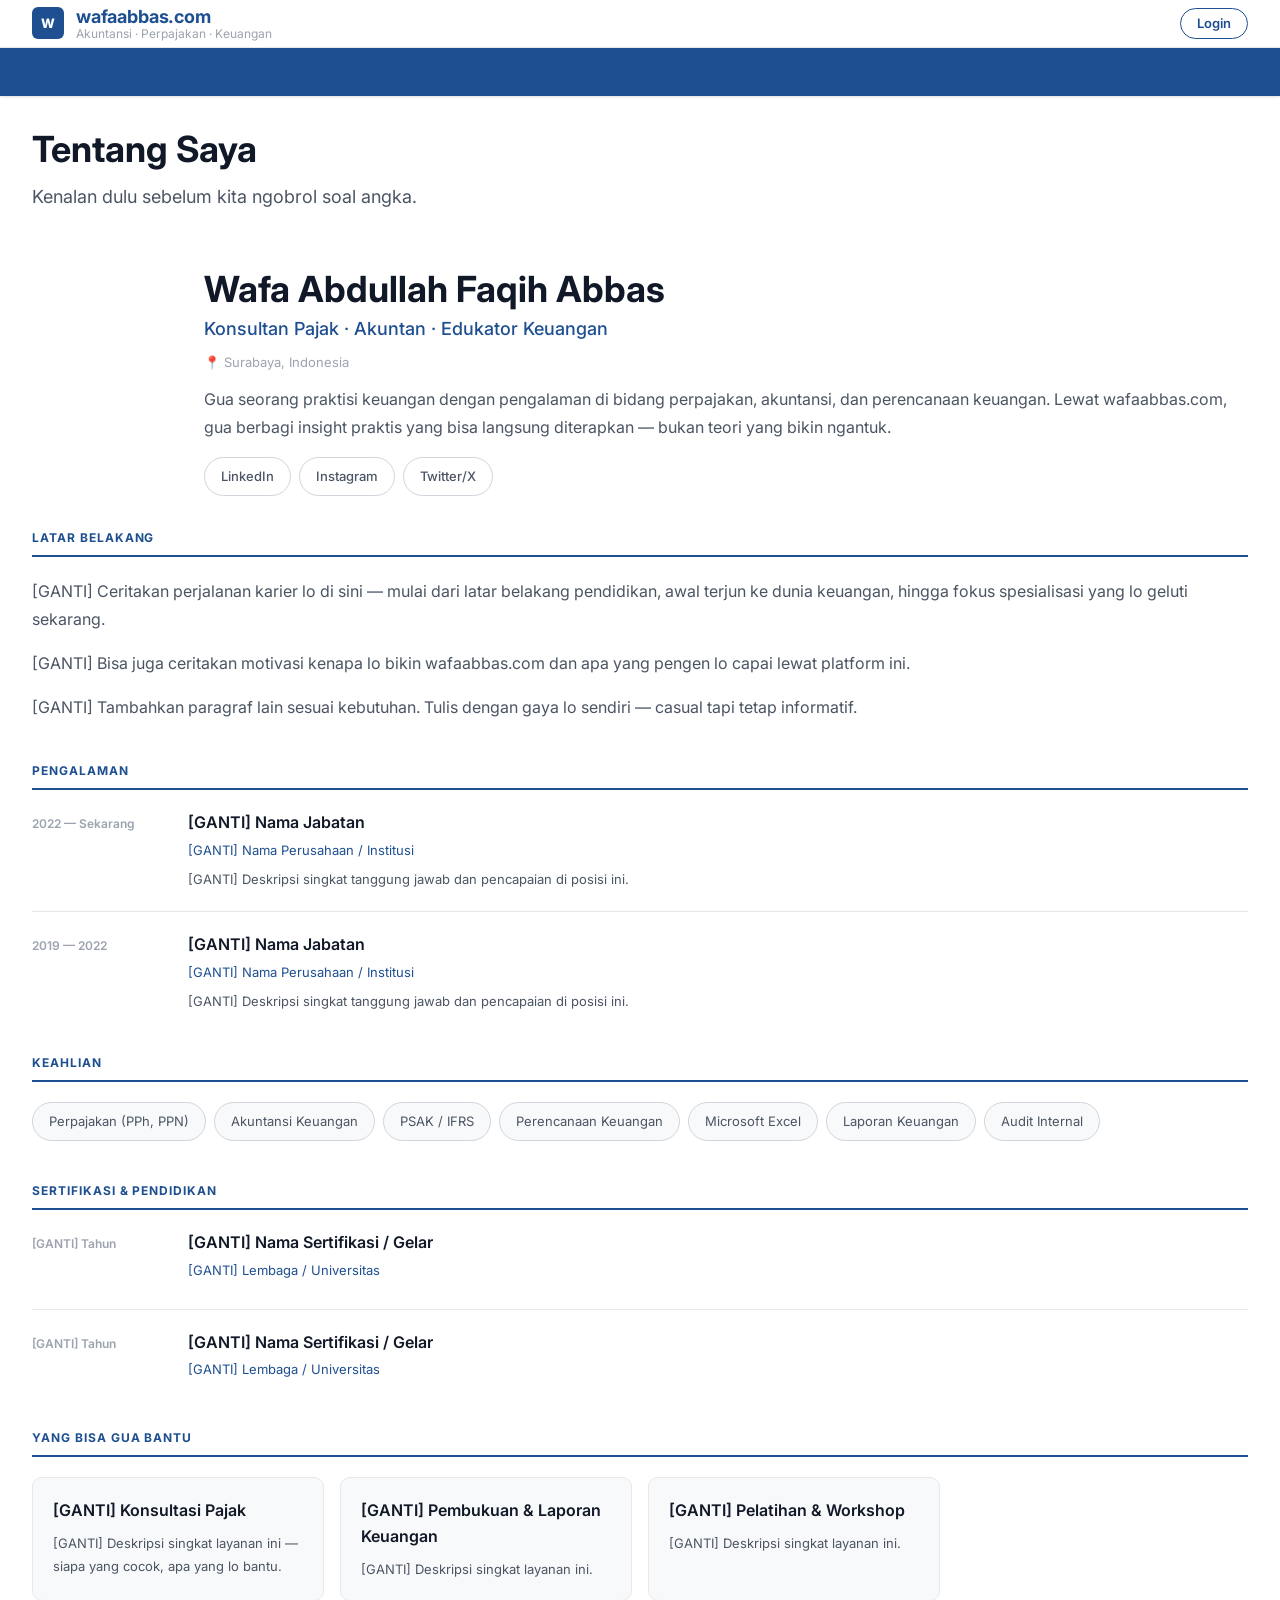
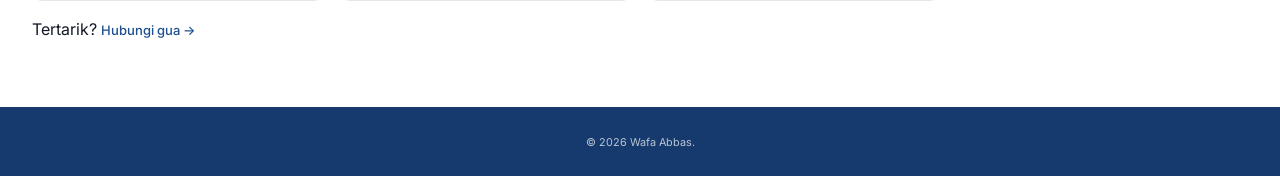
==== commit ea381c0e: ":update" ====
--- a/about.html
+++ b/about.html
@@ -9,11 +9,7 @@
   <script src="https://unpkg.com/@supabase/supabase-js@2"></script>
 </head>
 <body>
-  <header class="site-header">
-    <div class="container">
-      <h1 class="site-title">wafaabbas.com</h1>
-      <nav id="site-navbar" class="site-nav"></nav>
-    </div>
+  <div id="site-header-mount"></div>
   </header>
 
   <main class="container">
@@ -196,8 +192,9 @@
     document.getElementById("year").textContent = new Date().getFullYear();
   </script>
   <script src="services/supabase.js"></script>
+  <script src="components/header.js"></script>
+  <script src="components/navbar.js"></script>
   <script src="components/translate.js"></script>
-  <script src="components/navbar.js"></script>
   <script src="components/font-size-toggle.js"></script>
 </body>
 </html>
--- a/assets/css/main.css
+++ b/assets/css/main.css
@@ -658,10 +658,11 @@
   font-size: var(--text-sm);
   color: var(--color-text-secondary);
   line-height: var(--leading-relaxed);
+  overflow: hidden;
   display: -webkit-box;
+  -webkit-box-orient: vertical;
   -webkit-line-clamp: 2;
-  -webkit-box-orient: vertical;
-  overflow: hidden;
+  line-clamp: 2;
 }
 
 /* Horizontal card (list) */
@@ -1454,4 +1455,312 @@
   .nav-fontsize-item {
     display: none;
   }
+}
+
+/* ------------------------------------------------------------
+   Banner Section
+   ------------------------------------------------------------ */
+.banner-section {
+  background: var(--color-bg-subtle);
+  border-bottom: 1px solid var(--color-border);
+  padding: var(--space-4) 0;
+}
+
+.banner-list {
+  display: flex;
+  gap: var(--space-4);
+  overflow-x: auto;
+  scrollbar-width: none;
+}
+
+.banner-list::-webkit-scrollbar {
+  display: none;
+}
+
+.banner-item {
+  flex-shrink: 0;
+  border-radius: var(--radius-md);
+  overflow: hidden;
+  max-width: 100%;
+}
+
+.banner-link {
+  display: block;
+}
+
+.banner-img {
+  display: block;
+  max-height: 120px;
+  width: auto;
+  max-width: 100%;
+  border-radius: var(--radius-md);
+  object-fit: cover;
+  transition: opacity var(--transition-fast);
+}
+
+.banner-img:hover {
+  opacity: 0.92;
+}
+
+/* ------------------------------------------------------------
+   Featured Cards — hero section
+   ------------------------------------------------------------ */
+.featured-card {
+  position: relative;
+  border-radius: var(--radius-lg);
+  overflow: hidden;
+  background: var(--color-bg-muted);
+  display: block;
+  text-decoration: none;
+  color: inherit;
+  cursor: pointer;
+  aspect-ratio: 16/9;
+}
+
+.featured-card-img {
+  width: 100%;
+  height: 100%;
+  object-fit: cover;
+  transition: transform 400ms ease;
+  position: absolute;
+  inset: 0;
+}
+
+.featured-card:hover .featured-card-img {
+  transform: scale(1.04);
+}
+
+.featured-card-overlay {
+  position: absolute;
+  inset: 0;
+  background: linear-gradient(
+    to top,
+    rgba(0, 0, 0, 0.80) 0%,
+    rgba(0, 0, 0, 0.20) 50%,
+    transparent 100%
+  );
+  pointer-events: none;
+}
+
+.featured-card-body {
+  position: absolute;
+  bottom: 0;
+  left: 0;
+  right: 0;
+  padding: var(--space-5) var(--space-6);
+  z-index: 1;
+}
+
+.featured-card-badge {
+  margin-bottom: var(--space-2);
+}
+
+.featured-card-title {
+  font-size: var(--text-2xl);
+  font-weight: var(--weight-bold);
+  color: #fff;
+  line-height: var(--leading-snug);
+  text-shadow: 0 1px 4px rgba(0,0,0,0.4);
+}
+
+.featured-card-title--sm {
+  font-size: var(--text-lg);
+}
+
+.featured-card--sm {
+  aspect-ratio: auto;
+  flex: 1;
+  min-height: 160px;
+}
+
+.featured-cards-stack {
+  display: flex;
+  flex-direction: column;
+  gap: var(--space-4);
+}
+
+.featured-card--skeleton {
+  background: linear-gradient(
+    90deg,
+    var(--color-bg-muted) 25%,
+    var(--color-bg-subtle) 50%,
+    var(--color-bg-muted) 75%
+  );
+  background-size: 200% 100%;
+  animation: skeleton-shimmer 1.5s infinite;
+  cursor: default;
+}
+
+.featured-card--empty {
+  background: var(--color-bg-muted);
+  display: flex;
+  align-items: flex-end;
+  cursor: default;
+}
+
+/* ------------------------------------------------------------
+   Article Card — horizontal layout
+   ------------------------------------------------------------ */
+.article-card--horizontal {
+  display: grid;
+  grid-template-columns: 200px 1fr;
+  gap: 0;
+  overflow: hidden;
+  border-radius: var(--radius-md);
+  border: 1px solid var(--color-border);
+  background: var(--color-surface);
+  transition: box-shadow var(--transition-normal), transform var(--transition-normal);
+}
+
+.article-card--horizontal:hover {
+  box-shadow: var(--shadow-md);
+  transform: translateY(-1px);
+}
+
+.article-card-thumb-link {
+  display: block;
+  overflow: hidden;
+  flex-shrink: 0;
+}
+
+.article-card--horizontal .article-card-thumbnail {
+  width: 200px;
+  height: 100%;
+  min-height: 140px;
+  object-fit: cover;
+  aspect-ratio: auto;
+  transition: transform 400ms ease;
+  margin: 0;
+  border-radius: 0;
+  border: none;
+  background: var(--color-bg-muted);
+}
+
+.article-card--horizontal:hover .article-card-thumbnail {
+  transform: scale(1.04);
+}
+
+.article-card--horizontal .article-card-body {
+  padding: var(--space-4) var(--space-5);
+  display: flex;
+  flex-direction: column;
+  justify-content: center;
+  gap: var(--space-2);
+}
+
+.article-card-meta-top {
+  display: flex;
+  align-items: center;
+  gap: var(--space-2);
+  margin-bottom: var(--space-1);
+}
+
+.article-card-category {
+  font-size: var(--text-xs);
+  text-decoration: none;
+}
+
+.article-card--horizontal h3 {
+  font-size: var(--text-md);
+  font-weight: var(--weight-semibold);
+  line-height: var(--leading-snug);
+  color: var(--color-text);
+  transition: color var(--transition-fast);
+}
+
+.article-card--horizontal h3 a {
+  color: inherit;
+  text-decoration: none;
+}
+
+.article-card--horizontal:hover h3 {
+  color: var(--color-primary);
+}
+
+.article-card--horizontal p {
+  font-size: var(--text-sm);
+  color: var(--color-text-secondary);
+  line-height: var(--leading-relaxed);
+  overflow: hidden;
+  display: -webkit-box;
+  -webkit-box-orient: vertical;
+  -webkit-line-clamp: 2;
+  line-clamp: 2;
+  margin: 0;
+}
+
+.article-card--skeleton {
+  height: 140px;
+  border-radius: var(--radius-md);
+  background: linear-gradient(
+    90deg,
+    var(--color-bg-muted) 25%,
+    var(--color-bg-subtle) 50%,
+    var(--color-bg-muted) 75%
+  );
+  background-size: 200% 100%;
+  animation: skeleton-shimmer 1.5s infinite;
+  border: 1px solid var(--color-border);
+}
+
+@keyframes skeleton-shimmer {
+  0%   { background-position: 200% 0; }
+  100% { background-position: -200% 0; }
+}
+
+/* ------------------------------------------------------------
+   Responsive — homepage
+   ------------------------------------------------------------ */
+@media (max-width: 1024px) {
+  .layout-hero {
+    grid-template-columns: 1fr;
+  }
+
+  .featured-cards-stack {
+    flex-direction: row;
+  }
+
+  .featured-card--sm {
+    min-height: 200px;
+    flex: 1;
+  }
+}
+
+@media (max-width: 768px) {
+  .article-card--horizontal {
+    grid-template-columns: 140px 1fr;
+  }
+
+  .article-card--horizontal .article-card-thumbnail {
+    width: 140px;
+    min-height: 120px;
+  }
+
+  .featured-cards-stack {
+    flex-direction: column;
+  }
+
+  .featured-card--sm {
+    min-height: 160px;
+    flex: none;
+  }
+}
+
+@media (max-width: 480px) {
+  .article-card--horizontal {
+    grid-template-columns: 100px 1fr;
+  }
+
+  .article-card--horizontal .article-card-thumbnail {
+    width: 100px;
+    min-height: 100px;
+  }
+
+  .featured-card-title {
+    font-size: var(--text-xl);
+  }
+
+  .featured-card-title--sm {
+    font-size: var(--text-base);
+  }
 }
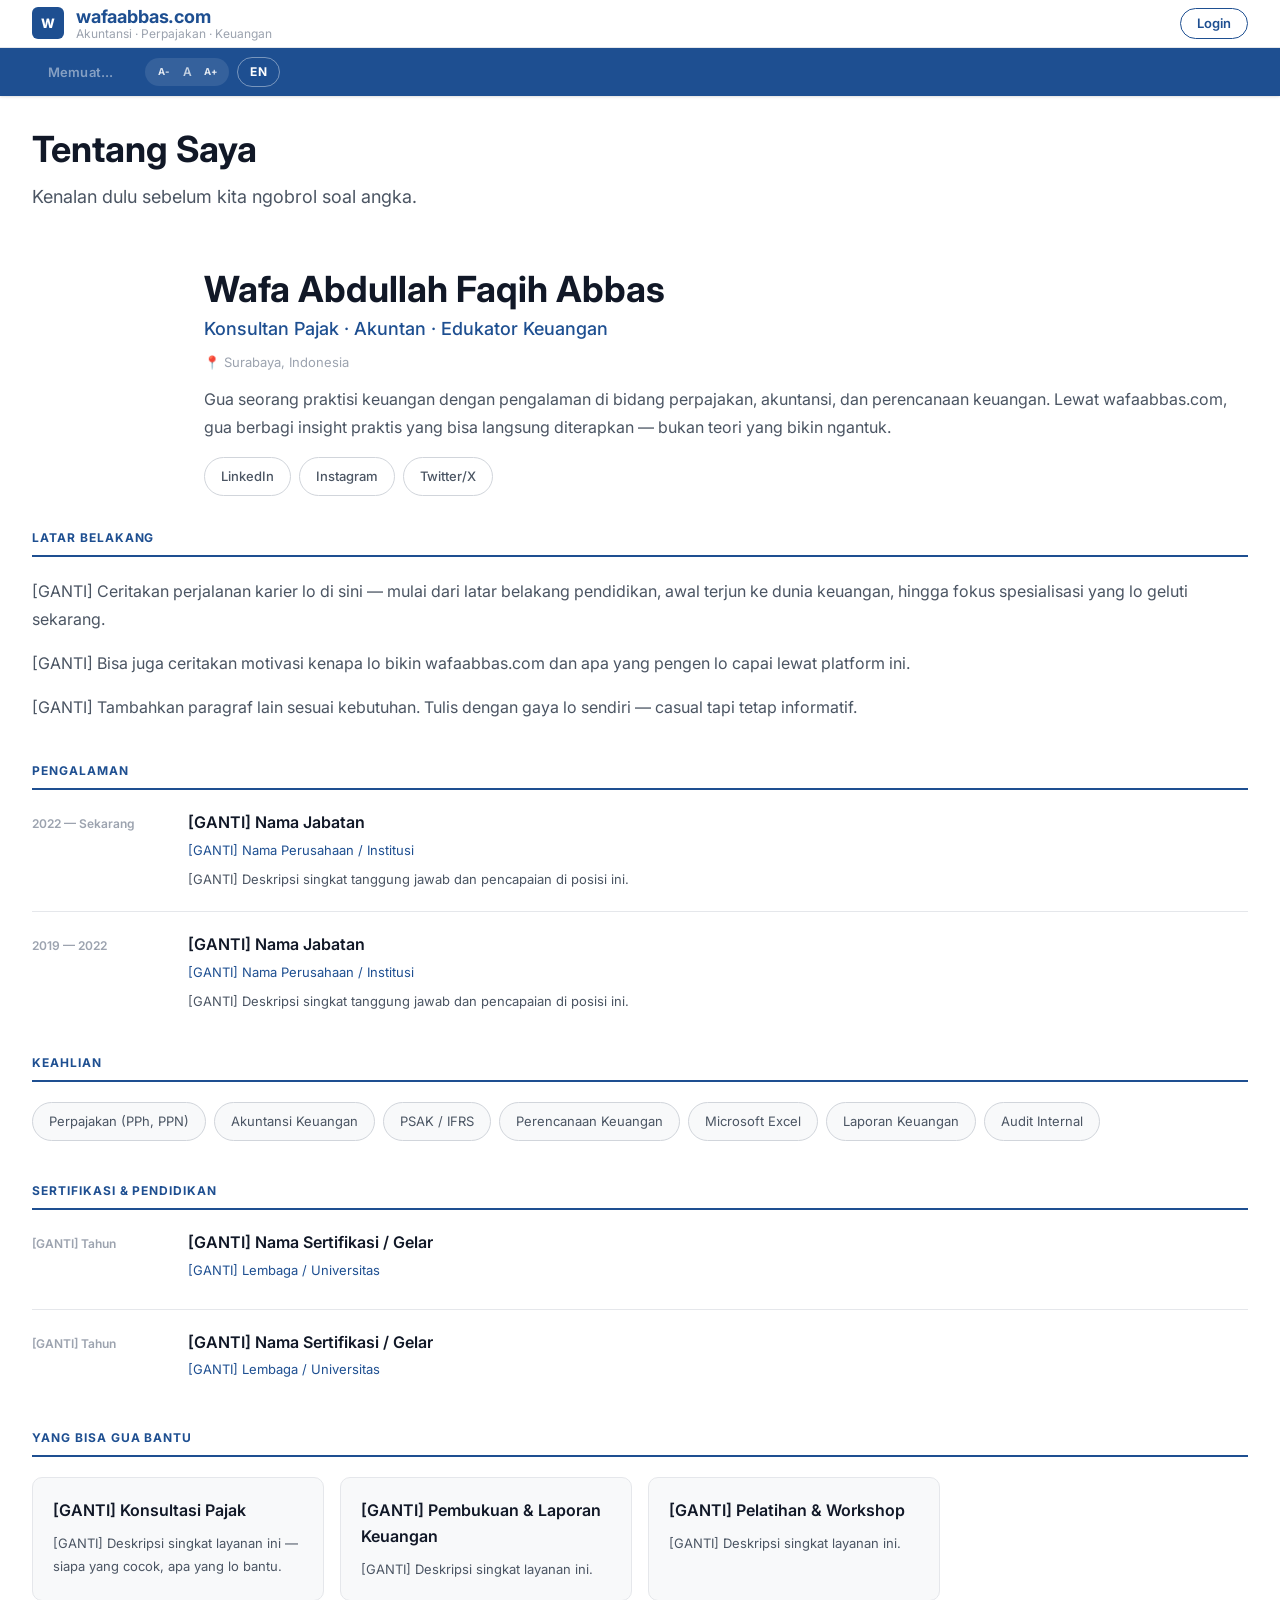
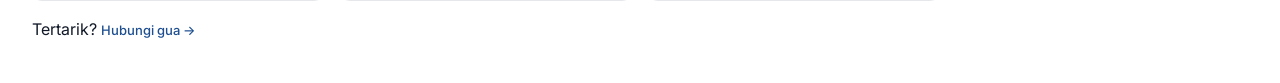
==== commit 272238f1: ":update" ====
--- a/about.html
+++ b/about.html
@@ -6,11 +6,9 @@
   <title>Tentang | wafaabbas.com</title>
   <meta name="description" content="Profil Wafa Abbas — konsultan pajak, akuntan, dan edukator keuangan di Indonesia." />
   <link rel="stylesheet" href="assets/css/main.css" />
-  <script src="https://unpkg.com/@supabase/supabase-js@2"></script>
 </head>
 <body>
-  <div id="site-header-mount"></div>
-  </header>
+<div id="site-header-mount"></div>
 
   <main class="container">
 
@@ -182,19 +180,13 @@
 
   </main>
 
-  <footer class="site-footer">
-    <div class="container">
-      <small>&copy; <span id="year"></span> Wafa Abbas.</small>
-    </div>
-  </footer>
+<div id="site-footer-mount"></div>
 
-  <script>
-    document.getElementById("year").textContent = new Date().getFullYear();
-  </script>
+  <script src="https://unpkg.com/@supabase/supabase-js@2"></script>
   <script src="services/supabase.js"></script>
   <script src="components/header.js"></script>
+  <script src="components/font-size-toggle.js"></script>
+  <script src="components/translate.js"></script>
   <script src="components/navbar.js"></script>
-  <script src="components/translate.js"></script>
-  <script src="components/font-size-toggle.js"></script>
 </body>
 </html>
--- a/assets/css/main.css
+++ b/assets/css/main.css
@@ -1763,4 +1763,459 @@
   .featured-card-title--sm {
     font-size: var(--text-base);
   }
-}+}
+
+/* ============================================================
+   Mega Menu Dropdown — Desktop
+   ============================================================ */
+
+.nav-list {
+  list-style: none;
+  display: flex;
+  align-items: center;
+  gap: 0;
+  margin: 0;
+  padding: 0;
+  height: 100%;
+}
+
+.nav-item {
+  position: relative;
+  height: 100%;
+  display: flex;
+  align-items: center;
+}
+
+.nav-link {
+  display: inline-flex;
+  align-items: center;
+  gap: var(--space-1);
+  padding: 0 var(--space-4);
+  height: 100%;
+  font-size: var(--text-sm);
+  font-weight: var(--weight-semibold);
+  color: rgba(255,255,255,0.92);
+  cursor: pointer;
+  white-space: nowrap;
+  transition: background var(--transition-fast), color var(--transition-fast);
+  border: none;
+  background: none;
+  font-family: inherit;
+  position: relative;
+  letter-spacing: 0.01em;
+}
+
+.nav-link::after {
+  content: '';
+  position: absolute;
+  bottom: 0;
+  left: var(--space-4);
+  right: var(--space-4);
+  height: 2px;
+  background: #fff;
+  border-radius: var(--radius-full);
+  transform: scaleX(0);
+  transition: transform var(--transition-normal);
+}
+
+.nav-link:hover {
+  background: rgba(255,255,255,0.12);
+  color: #fff;
+}
+
+.nav-link:hover::after {
+  transform: scaleX(1);
+}
+
+.nav-caret {
+  flex-shrink: 0;
+  transition: transform var(--transition-normal);
+  opacity: 0.7;
+}
+
+.nav-dropdown-toggle[aria-expanded="true"] .nav-caret {
+  transform: rotate(180deg);
+}
+
+/* Dropdown panel */
+.nav-dropdown {
+  position: absolute;
+  top: calc(100% + 4px);
+  left: 50%;
+  transform: translateX(-50%);
+  min-width: 280px;
+  background: var(--color-bg);
+  border: 1px solid var(--color-border);
+  border-radius: var(--radius-lg);
+  box-shadow: var(--shadow-xl);
+  z-index: 500;
+  overflow: hidden;
+  animation: dropdownIn 200ms ease-out forwards;
+}
+
+@keyframes dropdownIn {
+  from { opacity: 0; transform: translateX(-50%) translateY(-8px); }
+  to   { opacity: 1; transform: translateX(-50%) translateY(0); }
+}
+
+.nav-dropdown-list {
+  list-style: none;
+  margin: 0;
+  padding: var(--space-2) 0;
+}
+
+/* Dropdown item — simple (no description) */
+.nav-dropdown-item {
+  display: flex;
+  align-items: center;
+  gap: var(--space-3);
+  padding: var(--space-3) var(--space-4);
+  color: var(--color-text);
+  text-decoration: none;
+  transition: background var(--transition-fast), color var(--transition-fast);
+  cursor: pointer;
+}
+
+.nav-dropdown-item:hover {
+  background: var(--color-primary-50);
+  color: var(--color-primary);
+}
+
+/* Dropdown item — rich (with description) */
+.nav-dropdown-item--rich {
+  align-items: flex-start;
+  padding: var(--space-3) var(--space-5);
+  gap: var(--space-4);
+}
+
+.nav-dropdown-item--rich:hover .nav-dropdown-icon img {
+  transform: scale(1.1);
+}
+
+.nav-dropdown-icon {
+  flex-shrink: 0;
+  width: 40px;
+  height: 40px;
+  display: grid;
+  place-items: center;
+  background: var(--color-primary-50);
+  border-radius: var(--radius-md);
+  transition: background var(--transition-fast);
+}
+
+.nav-dropdown-item:hover .nav-dropdown-icon {
+  background: var(--color-primary-100);
+}
+
+.nav-icon {
+  display: block;
+  filter: invert(27%) sepia(51%) saturate(2878%) hue-rotate(200deg) brightness(80%) contrast(97%);
+  transition: transform var(--transition-fast);
+}
+
+.nav-dropdown-text {
+  display: flex;
+  flex-direction: column;
+  gap: 2px;
+  min-width: 0;
+}
+
+.nav-dropdown-label {
+  font-size: var(--text-sm);
+  font-weight: var(--weight-semibold);
+  color: var(--color-text);
+  transition: color var(--transition-fast);
+}
+
+.nav-dropdown-item:hover .nav-dropdown-label {
+  color: var(--color-primary);
+}
+
+.nav-dropdown-desc {
+  font-size: var(--text-xs);
+  color: var(--color-text-muted);
+  line-height: var(--leading-snug);
+}
+
+/* Separator antar item kalau dibutuhkan */
+.nav-dropdown-list li + li {
+  border-top: 1px solid var(--color-border);
+}
+
+/* Lang toggle */
+.nav-lang-item {
+  margin-left: auto;
+  height: 100%;
+  display: flex;
+  align-items: center;
+  padding: 0 var(--space-3);
+}
+
+.nav-lang-toggle {
+  display: inline-flex;
+  align-items: center;
+  justify-content: center;
+  padding: var(--space-1) var(--space-3);
+  border: 1.5px solid rgba(255,255,255,0.4);
+  border-radius: var(--radius-full);
+  background: transparent;
+  color: #fff;
+  font-size: var(--text-xs);
+  font-weight: var(--weight-bold);
+  font-family: inherit;
+  letter-spacing: 0.05em;
+  cursor: pointer;
+  transition: border-color var(--transition-fast), background var(--transition-fast);
+}
+
+.nav-lang-toggle:hover {
+  border-color: #fff;
+  background: rgba(255,255,255,0.15);
+}
+
+.nav-lang-toggle:disabled {
+  opacity: 0.5;
+  cursor: not-allowed;
+}
+
+/* Font size controls */
+.nav-fontsize-item {
+  height: 100%;
+  display: flex;
+  align-items: center;
+  padding: 0 var(--space-2);
+}
+
+.nav-fontsize-controls {
+  display: inline-flex;
+  align-items: center;
+  gap: 2px;
+  background: rgba(255,255,255,0.1);
+  border-radius: var(--radius-full);
+  padding: 3px 5px;
+}
+
+.nav-fontsize-btn {
+  display: inline-flex;
+  align-items: center;
+  justify-content: center;
+  width: 26px;
+  height: 22px;
+  border-radius: var(--radius-full);
+  border: none;
+  background: transparent;
+  color: rgba(255,255,255,0.85);
+  font-family: inherit;
+  font-size: 0.6rem;
+  font-weight: var(--weight-bold);
+  cursor: pointer;
+  transition: background var(--transition-fast);
+}
+
+.nav-fontsize-btn:hover:not(:disabled) {
+  background: rgba(255,255,255,0.2);
+  color: #fff;
+}
+
+.nav-fontsize-btn:disabled {
+  cursor: not-allowed;
+  opacity: 0.4;
+}
+
+.nav-fontsize-label {
+  font-size: var(--text-xs);
+  font-weight: var(--weight-semibold);
+  color: rgba(255,255,255,0.7);
+  min-width: 18px;
+  text-align: center;
+}
+
+/* ============================================================
+   Burger Button
+   ============================================================ */
+.burger-btn {
+  display: none;
+  flex-direction: column;
+  justify-content: center;
+  align-items: center;
+  gap: 5px;
+  width: 36px;
+  height: 36px;
+  border: 1.5px solid var(--color-border-strong);
+  border-radius: var(--radius-sm);
+  background: transparent;
+  cursor: pointer;
+  padding: 0;
+  flex-shrink: 0;
+}
+
+.burger-line {
+  display: block;
+  width: 18px;
+  height: 2px;
+  background: var(--color-text);
+  border-radius: var(--radius-full);
+  transition: transform var(--transition-normal), opacity var(--transition-fast);
+}
+
+.burger-btn--open .burger-line:nth-child(1) {
+  transform: translateY(7px) rotate(45deg);
+}
+
+.burger-btn--open .burger-line:nth-child(2) {
+  opacity: 0;
+  transform: scaleX(0);
+}
+
+.burger-btn--open .burger-line:nth-child(3) {
+  transform: translateY(-7px) rotate(-45deg);
+}
+
+/* ============================================================
+   Mobile Menu
+   ============================================================ */
+.mobile-menu {
+  position: absolute;
+  top: 100%;
+  left: 0;
+  right: 0;
+  background: var(--color-bg);
+  border-top: 1px solid var(--color-border);
+  box-shadow: var(--shadow-lg);
+  z-index: 400;
+  max-height: calc(100vh - var(--header-height));
+  overflow-y: auto;
+  animation: mobileMenuIn var(--transition-normal) ease-out forwards;
+}
+
+@keyframes mobileMenuIn {
+  from { opacity: 0; transform: translateY(-8px); }
+  to   { opacity: 1; transform: translateY(0); }
+}
+
+.mobile-nav-list {
+  list-style: none;
+  margin: 0;
+  padding: var(--space-2) 0;
+}
+
+.mobile-nav-item {
+  border-bottom: 1px solid var(--color-border);
+}
+
+.mobile-nav-item:last-child {
+  border-bottom: none;
+}
+
+.mobile-nav-link {
+  display: flex;
+  align-items: center;
+  justify-content: space-between;
+  width: 100%;
+  padding: var(--space-4) var(--space-5);
+  font-size: var(--text-base);
+  font-weight: var(--weight-semibold);
+  color: var(--color-text);
+  text-decoration: none;
+  background: none;
+  border: none;
+  font-family: inherit;
+  cursor: pointer;
+  text-align: left;
+  transition: background var(--transition-fast), color var(--transition-fast);
+}
+
+.mobile-nav-link:hover {
+  background: var(--color-bg-subtle);
+  color: var(--color-primary);
+}
+
+.mobile-nav-caret {
+  flex-shrink: 0;
+  opacity: 0.5;
+  transition: transform var(--transition-normal);
+}
+
+.mobile-nav-toggle--open .mobile-nav-caret {
+  transform: rotate(180deg);
+}
+
+.mobile-nav-sub {
+  list-style: none;
+  margin: 0;
+  padding: var(--space-1) 0 var(--space-2);
+  background: var(--color-bg-subtle);
+  border-top: 1px solid var(--color-border);
+}
+
+.mobile-nav-sublink {
+  display: flex;
+  align-items: flex-start;
+  gap: var(--space-3);
+  padding: var(--space-3) var(--space-6);
+  text-decoration: none;
+  color: var(--color-text-secondary);
+  transition: background var(--transition-fast), color var(--transition-fast);
+}
+
+.mobile-nav-sublink:hover {
+  background: var(--color-primary-50);
+  color: var(--color-primary);
+}
+
+.mobile-nav-sublabel {
+  display: block;
+  font-size: var(--text-sm);
+  font-weight: var(--weight-semibold);
+  color: var(--color-text);
+  margin-bottom: 2px;
+}
+
+.mobile-nav-sublink:hover .mobile-nav-sublabel {
+  color: var(--color-primary);
+}
+
+.mobile-nav-subdesc {
+  display: block;
+  font-size: var(--text-xs);
+  color: var(--color-text-muted);
+  line-height: var(--leading-snug);
+}
+
+.mobile-menu-footer {
+  padding: var(--space-4) var(--space-5);
+  border-top: 1px solid var(--color-border);
+}
+
+/* ============================================================
+   Responsive — show/hide burger vs desktop nav
+   ============================================================ */
+@media (max-width: 768px) {
+  .burger-btn {
+    display: flex;
+  }
+
+  #desktopNavbar {
+    display: none;
+  }
+
+  .site-header {
+    position: relative;
+  }
+}
+
+@media (min-width: 769px) {
+  .mobile-menu {
+    display: none !important;
+  }
+}
+
+/* Google Translate suppression */
+.goog-te-banner-frame,
+.skiptranslate,
+.goog-te-balloon-frame,
+#goog-gt-tt {
+  display: none !important;
+}
+
+body { top: 0 !important; }
